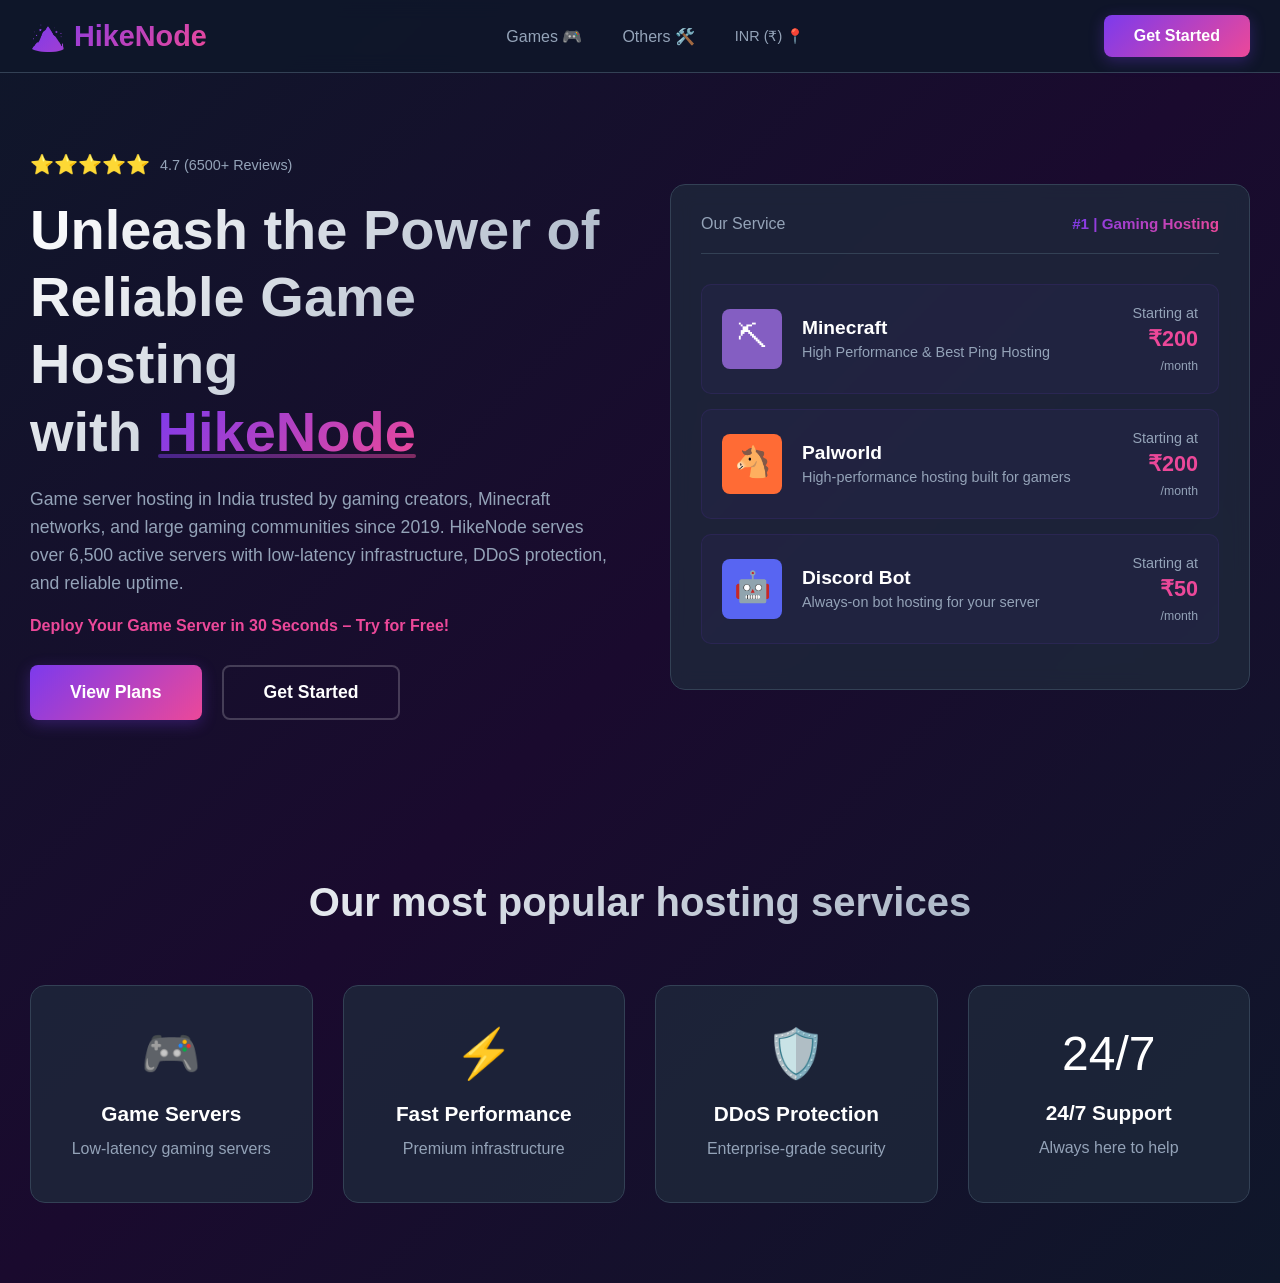
==== index.html @ d7376c34 "Add files via upload" ====
<!DOCTYPE html>
<html lang="en">
<head>
    <meta charset="UTF-8">
    <meta name="viewport" content="width=device-width, initial-scale=1.0">
    <title>HikeNode - Game Server Hosting</title>
    <link rel="stylesheet" href="styles.css">
</head>
<body>
    <!-- Navigation Bar -->
    <nav class="navbar">
        <div class="nav-container">
            <div class="logo">
                <span class="logo-text">🏔️ HikeNode</span>
            </div>
            
            <div class="nav-menu">
                <a href="games.html" class="nav-link">Games 🎮</a>
                <a href="discord-bot.html" class="nav-link">Others 🛠️</a>
                <a href="#" class="nav-link currency">INR (₹) 📍</a>
            </div>

            <button class="get-started-btn">Get Started</button>
        </div>
    </nav>

    <!-- Hero Section -->
    <section class="hero">
        <div class="hero-content">
            <div class="rating">
                <span class="stars">⭐⭐⭐⭐⭐</span>
                <span class="review-text">4.7 (6500+ Reviews)</span>
            </div>

            <h1 class="hero-title">
                Unleash the Power of
                <br>
                Reliable Game Hosting
                <br>
                with <span class="highlight">HikeNode</span>
            </h1>

            <p class="hero-description">
                Game server hosting in India trusted by gaming creators, Minecraft networks, and large gaming communities since 2019. HikeNode serves over 6,500 active servers with low-latency infrastructure, DDoS protection, and reliable uptime.
            </p>

            <p class="deploy-text">Deploy Your Game Server in 30 Seconds – Try for Free!</p>

            <div class="hero-buttons">
                <button class="btn btn-primary">View Plans</button>
                <button class="btn btn-secondary">Get Started</button>
            </div>
        </div>

        <div class="hero-right">
            <div class="service-card">
                <div class="service-header">
                    <span class="service-title">Our Service</span>
                    <span class="service-number">#1 | Gaming Hosting</span>
                </div>

                <div class="service-item">
                    <img src="data:image/svg+xml,%3Csvg xmlns='http://www.w3.org/2000/svg' viewBox='0 0 64 64'%3E%3Crect fill='%23845EC2' width='64' height='64'/%3E%3Ctext x='32' y='40' font-size='32' text-anchor='middle' fill='white' font-family='Arial'%3E⛏%3C/text%3E%3C/svg%3E" alt="Minecraft">
                    <div class="service-info">
                        <h3>Minecraft</h3>
                        <p>High Performance & Best Ping Hosting</p>
                    </div>
                    <div class="service-price">Starting at<br><strong>₹200</strong><span>/month</span></div>
                </div>

                <div class="service-item">
                    <img src="data:image/svg+xml,%3Csvg xmlns='http://www.w3.org/2000/svg' viewBox='0 0 64 64'%3E%3Crect fill='%23FF6B35' width='64' height='64'/%3E%3Ctext x='32' y='40' font-size='32' text-anchor='middle' fill='white' font-family='Arial'%3E🐴%3C/text%3E%3C/svg%3E" alt="Palworld">
                    <div class="service-info">
                        <h3>Palworld</h3>
                        <p>High-performance hosting built for gamers</p>
                    </div>
                    <div class="service-price">Starting at<br><strong>₹200</strong><span>/month</span></div>
                </div>

                <div class="service-item">
                    <img src="data:image/svg+xml,%3Csvg xmlns='http://www.w3.org/2000/svg' viewBox='0 0 64 64'%3E%3Crect fill='%235865F2' width='64' height='64'/%3E%3Ctext x='32' y='40' font-size='32' text-anchor='middle' fill='white' font-family='Arial'%3E🤖%3C/text%3E%3C/svg%3E" alt="Discord Bot">
                    <div class="service-info">
                        <h3>Discord Bot</h3>
                        <p>Always-on bot hosting for your server</p>
                    </div>
                    <div class="service-price">Starting at<br><strong>₹50</strong><span>/month</span></div>
                </div>
            </div>
        </div>
    </section>

    <!-- Features Section -->
    <section class="features">
        <h2>Our most popular hosting services</h2>
        <div class="features-grid">
            <div class="feature-card">
                <div class="feature-img">🎮</div>
                <h3>Game Servers</h3>
                <p>Low-latency gaming servers</p>
            </div>
            <div class="feature-card">
                <div class="feature-img">⚡</div>
                <h3>Fast Performance</h3>
                <p>Premium infrastructure</p>
            </div>
            <div class="feature-card">
                <div class="feature-img">🛡️</div>
                <h3>DDoS Protection</h3>
                <p>Enterprise-grade security</p>
            </div>
            <div class="feature-card">
                <div class="feature-img">24/7</div>
                <h3>24/7 Support</h3>
                <p>Always here to help</p>
            </div>
        </div>
    </section>

    <script>
        document.querySelectorAll('.hero-buttons .btn').forEach(btn => {
            btn.addEventListener('click', function() {
                window.location.href = 'games.html';
            });
        });
    </script>
</body>
</html>
---- styles.css ----
* {
    margin: 0;
    padding: 0;
    box-sizing: border-box;
}

:root {
    --primary-color: #7c3aed;
    --secondary-color: #ec4899;
    --accent-color: #06b6d4;
    --dark-bg: #0f172a;
    --card-bg: #1e293b;
    --text-primary: #ffffff;
    --text-secondary: #94a3b8;
    --border-color: #334155;
}

body {
    background: linear-gradient(135deg, #0f172a 0%, #1a0a2e 50%, #0f172a 100%);
    color: var(--text-primary);
    font-family: -apple-system, BlinkMacSystemFont, 'Segoe UI', Roboto, Oxygen, Ubuntu, Cantarell, sans-serif;
    min-height: 100vh;
}

/* ============ NAVBAR ============ */
.navbar {
    background: rgba(15, 23, 42, 0.95);
    backdrop-filter: blur(10px);
    border-bottom: 1px solid var(--border-color);
    padding: 15px 0;
    position: sticky;
    top: 0;
    z-index: 100;
    animation: slideDown 0.5s ease-out;
}

@keyframes slideDown {
    from {
        transform: translateY(-100%);
        opacity: 0;
    }
    to {
        transform: translateY(0);
        opacity: 1;
    }
}

.nav-container {
    max-width: 1400px;
    margin: 0 auto;
    padding: 0 30px;
    display: flex;
    justify-content: space-between;
    align-items: center;
}

.logo {
    font-size: 1.8em;
    font-weight: bold;
    background: linear-gradient(135deg, #7c3aed, #ec4899);
    -webkit-background-clip: text;
    -webkit-text-fill-color: transparent;
    background-clip: text;
}

.logo-link {
    text-decoration: none;
    color: inherit;
}

.nav-menu {
    display: flex;
    gap: 40px;
    align-items: center;
}

.nav-link {
    color: var(--text-secondary);
    text-decoration: none;
    transition: all 0.3s ease;
    font-size: 1em;
    position: relative;
}

.nav-link:hover,
.nav-link.active {
    color: var(--text-primary);
    text-shadow: 0 0 10px rgba(124, 58, 237, 0.5);
}

.nav-link.active::after {
    content: '';
    position: absolute;
    bottom: -5px;
    left: 0;
    width: 100%;
    height: 2px;
    background: linear-gradient(135deg, #7c3aed, #ec4899);
    animation: expandWidth 0.3s ease;
}

@keyframes expandWidth {
    from {
        width: 0;
    }
    to {
        width: 100%;
    }
}

.currency {
    font-size: 0.9em;
}

.get-started-btn {
    background: linear-gradient(135deg, #7c3aed, #ec4899);
    color: white;
    border: none;
    padding: 12px 30px;
    border-radius: 8px;
    font-size: 1em;
    font-weight: 600;
    cursor: pointer;
    transition: all 0.3s ease;
    box-shadow: 0 4px 15px rgba(124, 58, 237, 0.3);
}

.get-started-btn:hover {
    transform: translateY(-2px);
    box-shadow: 0 8px 25px rgba(124, 58, 237, 0.5);
}

/* ============ HERO SECTION ============ */
.hero {
    max-width: 1400px;
    margin: 0 auto;
    padding: 80px 30px;
    display: grid;
    grid-template-columns: 1fr 1fr;
    gap: 60px;
    align-items: center;
    animation: fadeInUp 0.8s ease-out;
}

@keyframes fadeInUp {
    from {
        opacity: 0;
        transform: translateY(30px);
    }
    to {
        opacity: 1;
        transform: translateY(0);
    }
}

.hero-content {
    z-index: 2;
}

.rating {
    display: flex;
    align-items: center;
    gap: 10px;
    margin-bottom: 20px;
}

.stars {
    font-size: 1.2em;
}

.review-text {
    color: var(--text-secondary);
    font-size: 0.9em;
}

.hero-title {
    font-size: 3.5em;
    font-weight: 900;
    line-height: 1.2;
    margin-bottom: 20px;
    background: linear-gradient(135deg, #ffffff, #94a3b8);
    -webkit-background-clip: text;
    -webkit-text-fill-color: transparent;
    background-clip: text;
}

.hero-title .highlight {
    background: linear-gradient(135deg, #7c3aed, #ec4899);
    -webkit-background-clip: text;
    -webkit-text-fill-color: transparent;
    background-clip: text;
    position: relative;
}

.hero-title .highlight::after {
    content: '';
    position: absolute;
    bottom: 5px;
    left: 0;
    right: 0;
    height: 4px;
    background: linear-gradient(135deg, #7c3aed, #ec4899);
    opacity: 0.5;
    border-radius: 2px;
}

.hero-description {
    font-size: 1.1em;
    color: var(--text-secondary);
    line-height: 1.6;
    margin-bottom: 20px;
}

.deploy-text {
    color: #ec4899;
    font-weight: 600;
    margin-bottom: 30px;
    animation: pulse 2s ease-in-out infinite;
}

@keyframes pulse {
    0%, 100% {
        opacity: 1;
    }
    50% {
        opacity: 0.7;
    }
}

.hero-buttons {
    display: flex;
    gap: 20px;
}

.btn {
    padding: 15px 40px;
    border-radius: 8px;
    font-size: 1.1em;
    font-weight: 600;
    border: none;
    cursor: pointer;
    transition: all 0.3s ease;
}

.btn-primary {
    background: linear-gradient(135deg, #7c3aed, #ec4899);
    color: white;
    box-shadow: 0 4px 15px rgba(124, 58, 237, 0.3);
}

.btn-primary:hover {
    transform: translateY(-2px);
    box-shadow: 0 8px 25px rgba(124, 58, 237, 0.5);
}

.btn-secondary {
    background: transparent;
    color: white;
    border: 2px solid rgba(255, 255, 255, 0.2);
}

.btn-secondary:hover {
    border-color: #7c3aed;
    background: rgba(124, 58, 237, 0.1);
}

/* ============ HERO RIGHT ============ */
.hero-right {
    position: relative;
}

.service-card {
    background: rgba(30, 41, 59, 0.8);
    backdrop-filter: blur(10px);
    border: 1px solid var(--border-color);
    border-radius: 15px;
    padding: 30px;
    animation: slideInRight 0.8s ease-out;
}

@keyframes slideInRight {
    from {
        opacity: 0;
        transform: translateX(50px);
    }
    to {
        opacity: 1;
        transform: translateX(0);
    }
}

.service-header {
    display: flex;
    justify-content: space-between;
    align-items: center;
    margin-bottom: 30px;
    padding-bottom: 20px;
    border-bottom: 1px solid var(--border-color);
}

.service-title {
    font-size: 1em;
    color: var(--text-secondary);
}

.service-number {
    background: linear-gradient(135deg, #7c3aed, #ec4899);
    -webkit-background-clip: text;
    -webkit-text-fill-color: transparent;
    background-clip: text;
    font-weight: 600;
    font-size: 0.95em;
}

.service-item {
    display: grid;
    grid-template-columns: 60px 1fr auto;
    gap: 20px;
    align-items: center;
    padding: 20px;
    background: rgba(124, 58, 237, 0.05);
    border-radius: 10px;
    margin-bottom: 15px;
    border: 1px solid rgba(124, 58, 237, 0.1);
    transition: all 0.3s ease;
}

.service-item:hover {
    background: rgba(124, 58, 237, 0.1);
    transform: translateX(5px);
}

.service-item img {
    width: 60px;
    height: 60px;
    border-radius: 8px;
}

.service-info h3 {
    font-size: 1.2em;
    margin-bottom: 5px;
}

.service-info p {
    color: var(--text-secondary);
    font-size: 0.9em;
}

.service-price {
    text-align: right;
    font-size: 0.9em;
    color: var(--text-secondary);
}

.service-price strong {
    display: block;
    font-size: 1.5em;
    color: #ec4899;
    margin: 5px 0;
}

.service-price span {
    font-size: 0.85em;
}

/* ============ FEATURES SECTION ============ */
.features {
    max-width: 1400px;
    margin: 0 auto;
    padding: 80px 30px;
    text-align: center;
}

.features h2,
.features-section h2 {
    font-size: 2.5em;
    margin-bottom: 60px;
    background: linear-gradient(135deg, #ffffff, #94a3b8);
    -webkit-background-clip: text;
    -webkit-text-fill-color: transparent;
    background-clip: text;
}

.features-grid {
    display: grid;
    grid-template-columns: repeat(auto-fit, minmax(250px, 1fr));
    gap: 30px;
}

.feature-card {
    background: rgba(30, 41, 59, 0.8);
    border: 1px solid var(--border-color);
    padding: 40px 30px;
    border-radius: 15px;
    transition: all 0.3s ease;
    animation: fadeInUp 0.8s ease-out;
    animation-fill-mode: both;
}

.feature-card:nth-child(1) { animation-delay: 0.1s; }
.feature-card:nth-child(2) { animation-delay: 0.2s; }
.feature-card:nth-child(3) { animation-delay: 0.3s; }
.feature-card:nth-child(4) { animation-delay: 0.4s; }

.feature-card:hover {
    background: rgba(124, 58, 237, 0.1);
    border-color: #7c3aed;
    transform: translateY(-10px);
    box-shadow: 0 10px 30px rgba(124, 58, 237, 0.2);
}

.feature-img {
    font-size: 3em;
    margin-bottom: 20px;
}

.feature-card h3 {
    font-size: 1.3em;
    margin-bottom: 10px;
    color: var(--text-primary);
}

.feature-card p {
    color: var(--text-secondary);
    line-height: 1.6;
}

/* ============ PAGE HEADER ============ */
.page-header {
    text-align: center;
    padding: 80px 30px 40px;
    max-width: 1400px;
    margin: 0 auto;
}

.page-header h1 {
    font-size: 3em;
    margin-bottom: 15px;
    background: linear-gradient(135deg, #7c3aed, #ec4899);
    -webkit-background-clip: text;
    -webkit-text-fill-color: transparent;
    background-clip: text;
}

.page-header p {
    font-size: 1.2em;
    color: var(--text-secondary);
}

/* ============ GAME SECTION ============ */
.game-section {
    max-width: 1400px;
    margin: 0 auto;
    padding: 60px 30px;
}

.game-title {
    text-align: center;
    margin-bottom: 50px;
}

.game-title h2 {
    font-size: 2.5em;
    margin-bottom: 10px;
    background: linear-gradient(135deg, #ffffff, #94a3b8);
    -webkit-background-clip: text;
    -webkit-text-fill-color: transparent;
    background-clip: text;
}

.game-title p {
    color: var(--text-secondary);
    font-size: 1.1em;
}

/* ============ PLANS GRID ============ */
.plans-grid {
    display: grid;
    grid-template-columns: repeat(auto-fit, minmax(280px, 1fr));
    gap: 30px;
    margin-bottom: 80px;
}

.plan-card {
    background: rgba(30, 41, 59, 0.8);
    border: 2px solid var(--border-color);
    border-radius: 15px;
    padding: 30px;
    position: relative;
    transition: all 0.3s ease;
    animation: cardSlideIn 0.6s ease-out;
    animation-fill-mode: both;
}

.plan-card:nth-child(1) { animation-delay: 0.1s; }
.plan-card:nth-child(2) { animation-delay: 0.2s; }
.plan-card:nth-child(3) { animation-delay: 0.3s; }
.plan-card:nth-child(4) { animation-delay: 0.4s; }
.plan-card:nth-child(5) { animation-delay: 0.5s; }

@keyframes cardSlideIn {
    from {
        opacity: 0;
        transform: translateY(20px);
    }
    to {
        opacity: 1;
        transform: translateY(0);
    }
}

.plan-card:hover {
    border-color: #7c3aed;
    background: rgba(124, 58, 237, 0.1);
    transform: translateY(-10px);
    box-shadow: 0 20px 50px rgba(124, 58, 237, 0.2);
}

.plan-card.popular {
    border-color: #ec4899;
    background: rgba(236, 72, 153, 0.1);
    transform: scale(1.05);
}

.plan-card.popular:hover {
    border-color: #ec4899;
    box-shadow: 0 20px 50px rgba(236, 72, 153, 0.3);
}

.popular-badge {
    position: absolute;
    top: -15px;
    left: 50%;
    transform: translateX(-50%);
    background: linear-gradient(135deg, #7c3aed, #ec4899);
    color: white;
    padding: 5px 20px;
    border-radius: 20px;
    font-size: 0.85em;
    font-weight: 600;
}

.plan-header {
    margin-bottom: 25px;
}

.plan-header h3 {
    font-size: 1.5em;
    margin-bottom: 10px;
    color: var(--text-primary);
}

.price {
    font-size: 2.5em;
    font-weight: bold;
    color: #ec4899;
}

.price span {
    font-size: 0.5em;
    color: var(--text-secondary);
}

.plan-specs {
    background: rgba(0, 0, 0, 0.2);
    border-radius: 10px;
    padding: 20px;
    margin-bottom: 25px;
}

.spec {
    padding: 10px 0;
    color: var(--text-secondary);
    font-size: 0.95em;
    border-bottom: 1px solid rgba(255, 255, 255, 0.05);
}

.spec:last-child {
    border-bottom: none;
}

.plan-btn {
    width: 100%;
    padding: 15px;
    background: linear-gradient(135deg, #7c3aed, #ec4899);
    color: white;
    border: none;
    border-radius: 8px;
    font-size: 1.1em;
    font-weight: 600;
    cursor: pointer;
    transition: all 0.3s ease;
    box-shadow: 0 4px 15px rgba(124, 58, 237, 0.3);
}

.plan-btn:hover {
    transform: translateY(-2px);
    box-shadow: 0 8px 25px rgba(124, 58, 237, 0.5);
}

/* ============ FEATURES SECTION (For Bot Page) ============ */
.features-section {
    max-width: 1400px;
    margin: 0 auto;
    padding: 80px 30px;
}

.features-list {
    display: grid;
    grid-template-columns: repeat(auto-fit, minmax(300px, 1fr));
    gap: 40px;
}

.feature-item {
    background: rgba(124, 58, 237, 0.05);
    border: 1px solid rgba(124, 58, 237, 0.2);
    padding: 30px;
    border-radius: 15px;
    transition: all 0.3s ease;
}

.feature-item:hover {
    background: rgba(124, 58, 237, 0.1);
    border-color: #7c3aed;
    transform: translateY(-5px);
}

.feature-item h3 {
    font-size: 1.3em;
    margin-bottom: 10px;
    color: var(--text-primary);
}

.feature-item p {
    color: var(--text-secondary);
    line-height: 1.6;
}

/* ============ CTA SECTION ============ */
.cta-section {
    text-align: center;
    max-width: 1400px;
    margin: 0 auto;
    padding: 80px 30px;
}

.cta-section h2 {
    font-size: 2.5em;
    margin-bottom: 15px;
    background: linear-gradient(135deg, #7c3aed, #ec4899);
    -webkit-background-clip: text;
    -webkit-text-fill-color: transparent;
    background-clip: text;
}

.cta-section p {
    color: var(--text-secondary);
    font-size: 1.1em;
    margin-bottom: 40px;
}

.cta-buttons {
    display: flex;
    gap: 20px;
    justify-content: center;
}

.cta-btn {
    padding: 15px 40px;
    border-radius: 8px;
    font-size: 1.1em;
    font-weight: 600;
    border: none;
    cursor: pointer;
    transition: all 0.3s ease;
}

.cta-btn.primary {
    background: linear-gradient(135deg, #7c3aed, #ec4899);
    color: white;
    box-shadow: 0 4px 15px rgba(124, 58, 237, 0.3);
}

.cta-btn.primary:hover {
    transform: translateY(-2px);
    box-shadow: 0 8px 25px rgba(124, 58, 237, 0.5);
}

.cta-btn.secondary {
    background: transparent;
    color: white;
    border: 2px solid #7c3aed;
}

.cta-btn.secondary:hover {
    background: rgba(124, 58, 237, 0.1);
    border-color: #ec4899;
}

/* ============ RESPONSIVE ============ */
@media (max-width: 768px) {
    .hero {
        grid-template-columns: 1fr;
        padding: 40px 20px;
    }

    .hero-title {
        font-size: 2.2em;
    }

    .nav-menu {
        gap: 20px;
    }

    .nav-link {
        font-size: 0.9em;
    }

    .page-header h1 {
        font-size: 2em;
    }

    .game-title h2 {
        font-size: 1.8em;
    }

    .plan-card.popular {
        transform: scale(1);
    }

    .hero-buttons {
        flex-direction: column;
    }

    .cta-buttons {
        flex-direction: column;
    }

    .plans-grid {
        grid-template-columns: 1fr;
    }

    .service-item {
        grid-template-columns: 1fr;
    }
}

@media (max-width: 480px) {
    .nav-container {
        padding: 0 15px;
    }

    .hero-title {
        font-size: 1.8em;
    }

    .page-header h1 {
        font-size: 1.5em;
    }

    .plan-card {
        padding: 20px;
    }

    .features h2,
    .features-section h2 {
        font-size: 1.8em;
    }

    .cta-section h2 {
        font-size: 1.8em;
    }
}

/* Smooth scrolling */
html {
    scroll-behavior: smooth;
}

/* Custom scrollbar */
::-webkit-scrollbar {
    width: 8px;
}

::-webkit-scrollbar-track {
    background: rgba(15, 23, 42, 0.8);
}

::-webkit-scrollbar-thumb {
    background: linear-gradient(135deg, #7c3aed, #ec4899);
    border-radius: 4px;
}

::-webkit-scrollbar-thumb:hover {
    background: linear-gradient(135deg, #ec4899, #7c3aed);
}
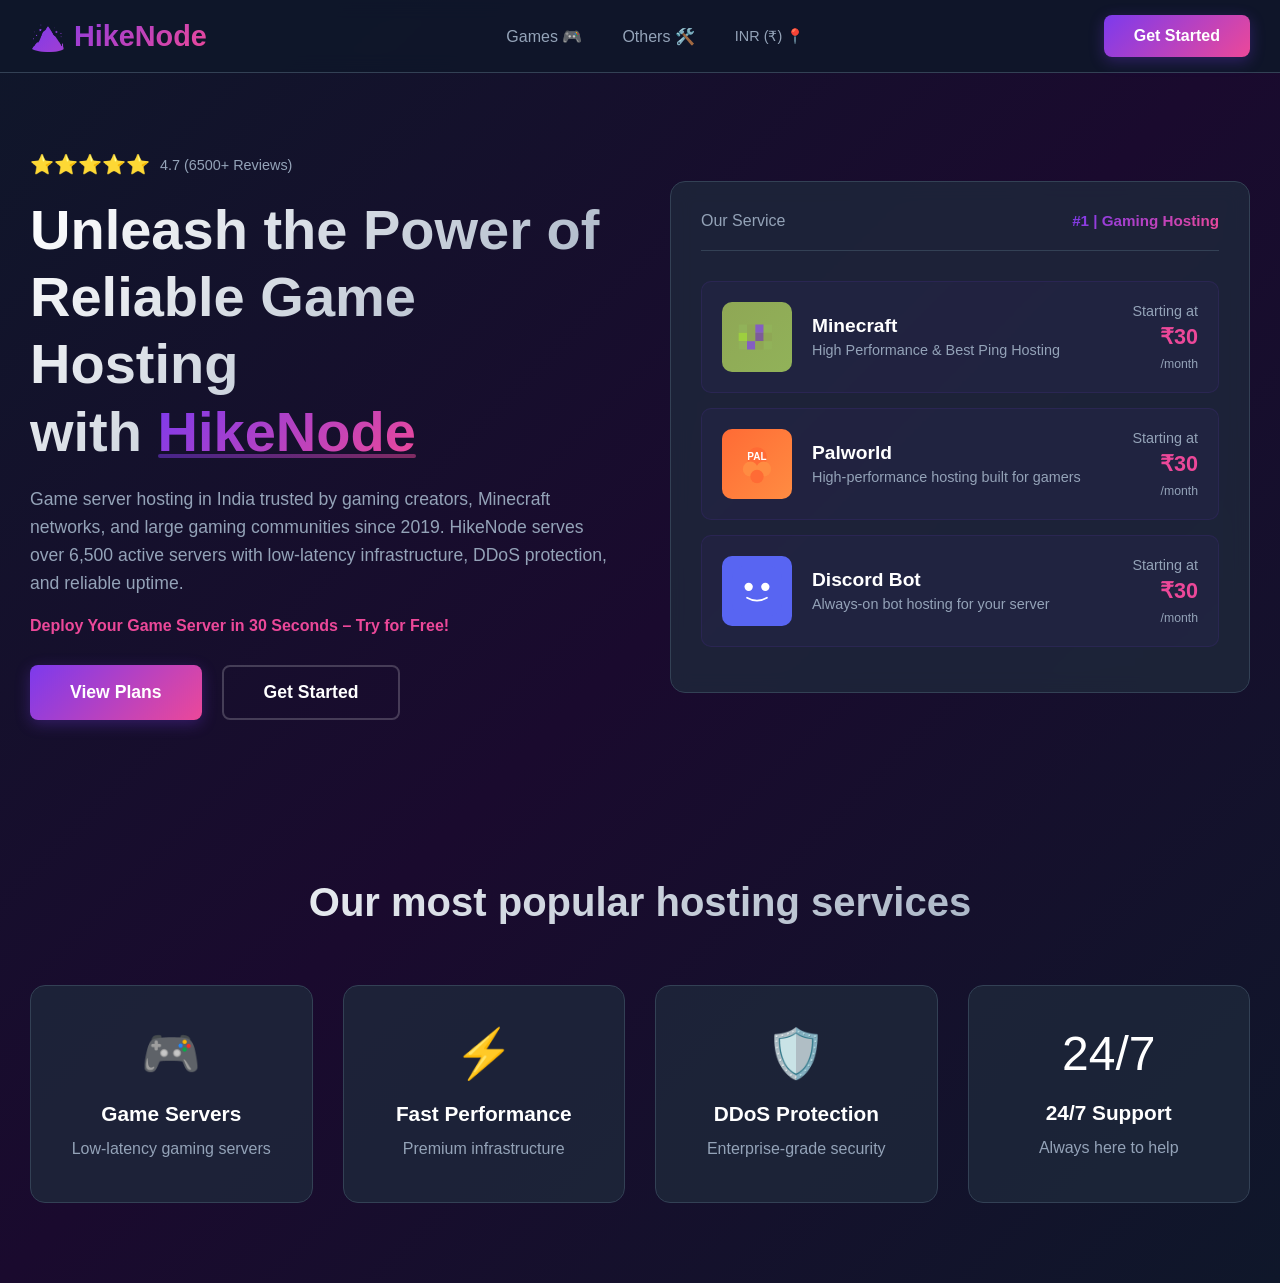
==== commit a117e0c3: "new1" ====
--- a/index.html
+++ b/index.html
@@ -60,30 +60,60 @@
                 </div>
 
                 <div class="service-item">
-                    <img src="data:image/svg+xml,%3Csvg xmlns='http://www.w3.org/2000/svg' viewBox='0 0 64 64'%3E%3Crect fill='%23845EC2' width='64' height='64'/%3E%3Ctext x='32' y='40' font-size='32' text-anchor='middle' fill='white' font-family='Arial'%3E⛏%3C/text%3E%3C/svg%3E" alt="Minecraft">
+                    <div class="minecraft-logo">
+                        <svg width="60" height="60" viewBox="0 0 60 60" xmlns="http://www.w3.org/2000/svg">
+                            <rect x="8" y="15" width="10" height="10" fill="#91b259"/>
+                            <rect x="18" y="15" width="10" height="10" fill="#8fa755"/>
+                            <rect x="28" y="15" width="10" height="10" fill="#845ec2"/>
+                            <rect x="38" y="15" width="10" height="10" fill="#91b259"/>
+                            <rect x="8" y="25" width="10" height="10" fill="#9dcf3f"/>
+                            <rect x="18" y="25" width="10" height="10" fill="#8fa755"/>
+                            <rect x="28" y="25" width="10" height="10" fill="#7d5c99"/>
+                            <rect x="38" y="25" width="10" height="10" fill="#8fa755"/>
+                            <rect x="8" y="35" width="10" height="10" fill="#91b259"/>
+                            <rect x="18" y="35" width="10" height="10" fill="#845ec2"/>
+                            <rect x="28" y="35" width="10" height="10" fill="#8fa755"/>
+                            <rect x="38" y="35" width="10" height="10" fill="#91b259"/>
+                        </svg>
+                    </div>
                     <div class="service-info">
                         <h3>Minecraft</h3>
                         <p>High Performance & Best Ping Hosting</p>
                     </div>
-                    <div class="service-price">Starting at<br><strong>₹200</strong><span>/month</span></div>
+                    <div class="service-price">Starting at<br><strong>₹30</strong><span>/month</span></div>
                 </div>
 
                 <div class="service-item">
-                    <img src="data:image/svg+xml,%3Csvg xmlns='http://www.w3.org/2000/svg' viewBox='0 0 64 64'%3E%3Crect fill='%23FF6B35' width='64' height='64'/%3E%3Ctext x='32' y='40' font-size='32' text-anchor='middle' fill='white' font-family='Arial'%3E🐴%3C/text%3E%3C/svg%3E" alt="Palworld">
+                    <div class="palworld-logo">
+                        <svg width="60" height="60" viewBox="0 0 60 60" xmlns="http://www.w3.org/2000/svg">
+                            <circle cx="30" cy="22" r="12" fill="#ff6b35"/>
+                            <circle cx="22" cy="36" r="9" fill="#ff8c42"/>
+                            <circle cx="38" cy="36" r="9" fill="#ff8c42"/>
+                            <circle cx="30" cy="45" r="8" fill="#ff6b35"/>
+                            <text x="30" y="25" text-anchor="middle" font-size="12" font-weight="bold" fill="white">PAL</text>
+                        </svg>
+                    </div>
                     <div class="service-info">
                         <h3>Palworld</h3>
                         <p>High-performance hosting built for gamers</p>
                     </div>
-                    <div class="service-price">Starting at<br><strong>₹200</strong><span>/month</span></div>
+                    <div class="service-price">Starting at<br><strong>₹30</strong><span>/month</span></div>
                 </div>
 
                 <div class="service-item">
-                    <img src="data:image/svg+xml,%3Csvg xmlns='http://www.w3.org/2000/svg' viewBox='0 0 64 64'%3E%3Crect fill='%235865F2' width='64' height='64'/%3E%3Ctext x='32' y='40' font-size='32' text-anchor='middle' fill='white' font-family='Arial'%3E🤖%3C/text%3E%3C/svg%3E" alt="Discord Bot">
+                    <div class="discord-logo">
+                        <svg width="60" height="60" viewBox="0 0 60 60" xmlns="http://www.w3.org/2000/svg">
+                            <rect width="60" height="60" rx="15" fill="#5865f2"/>
+                            <circle cx="20" cy="25" r="5" fill="white"/>
+                            <circle cx="40" cy="25" r="5" fill="white"/>
+                            <path d="M 18 38 Q 30 45 42 38" stroke="white" stroke-width="2" fill="none" stroke-linecap="round"/>
+                        </svg>
+                    </div>
                     <div class="service-info">
                         <h3>Discord Bot</h3>
                         <p>Always-on bot hosting for your server</p>
                     </div>
-                    <div class="service-price">Starting at<br><strong>₹50</strong><span>/month</span></div>
+                    <div class="service-price">Starting at<br><strong>₹30</strong><span>/month</span></div>
                 </div>
             </div>
         </div>
--- a/styles.css
+++ b/styles.css
@@ -314,7 +314,7 @@
 
 .service-item {
     display: grid;
-    grid-template-columns: 60px 1fr auto;
+    grid-template-columns: 70px 1fr auto;
     gap: 20px;
     align-items: center;
     padding: 20px;
@@ -334,6 +334,44 @@
     width: 60px;
     height: 60px;
     border-radius: 8px;
+}
+
+.minecraft-logo,
+.palworld-logo,
+.discord-logo {
+    width: 70px;
+    height: 70px;
+    display: flex;
+    align-items: center;
+    justify-content: center;
+    border-radius: 10px;
+}
+
+.minecraft-logo {
+    background: linear-gradient(135deg, #8fa755, #91b259);
+}
+
+.minecraft-logo svg {
+    width: 50px;
+    height: 50px;
+}
+
+.palworld-logo {
+    background: linear-gradient(135deg, #ff6b35, #ff8c42);
+}
+
+.palworld-logo svg {
+    width: 50px;
+    height: 50px;
+}
+
+.discord-logo {
+    background: #5865f2;
+}
+
+.discord-logo svg {
+    width: 50px;
+    height: 50px;
 }
 
 .service-info h3 {
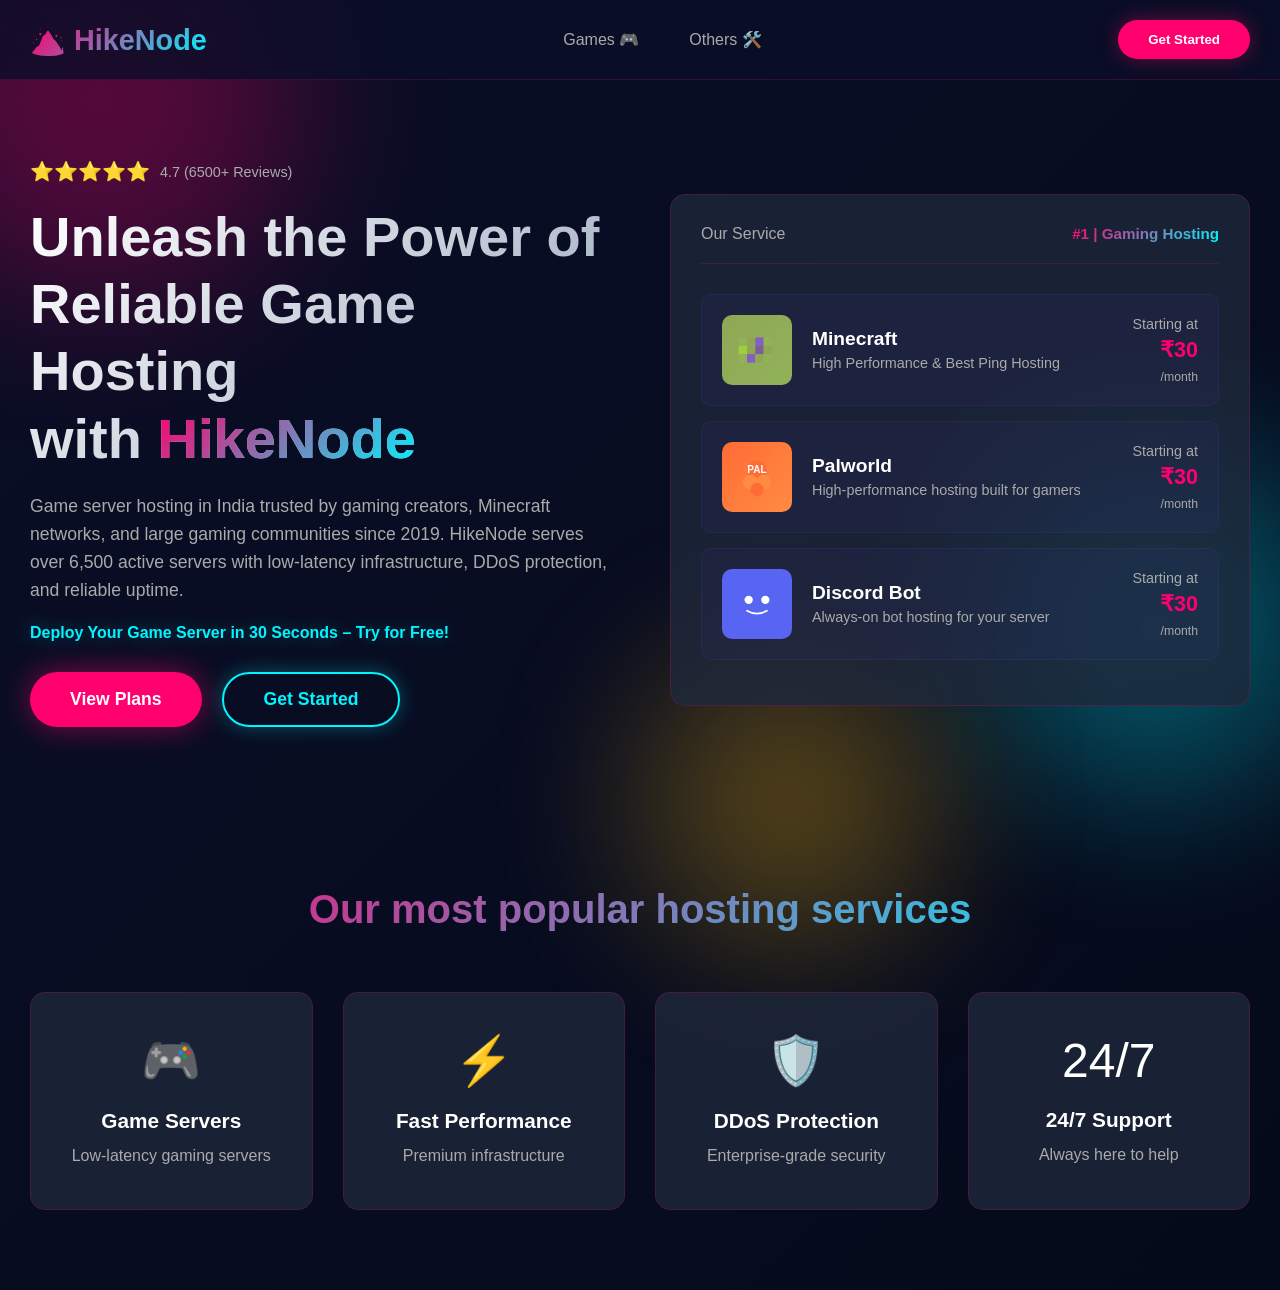
==== commit 6ff1724a: "Add files via upload" ====
--- a/index.html
+++ b/index.html
@@ -7,6 +7,13 @@
     <link rel="stylesheet" href="styles.css">
 </head>
 <body>
+    <!-- Animated Background -->
+    <div class="animated-bg">
+        <div class="blob blob-1"></div>
+        <div class="blob blob-2"></div>
+        <div class="blob blob-3"></div>
+    </div>
+
     <!-- Navigation Bar -->
     <nav class="navbar">
         <div class="nav-container">
@@ -17,7 +24,6 @@
             <div class="nav-menu">
                 <a href="games.html" class="nav-link">Games 🎮</a>
                 <a href="discord-bot.html" class="nav-link">Others 🛠️</a>
-                <a href="#" class="nav-link currency">INR (₹) 📍</a>
             </div>
 
             <button class="get-started-btn">Get Started</button>
@@ -27,24 +33,22 @@
     <!-- Hero Section -->
     <section class="hero">
         <div class="hero-content">
-            <div class="rating">
+            <div class="rating animated">
                 <span class="stars">⭐⭐⭐⭐⭐</span>
                 <span class="review-text">4.7 (6500+ Reviews)</span>
             </div>
 
-            <h1 class="hero-title">
-                Unleash the Power of
-                <br>
-                Reliable Game Hosting
-                <br>
+            <h1 class="hero-title glitch" data-text="Unleash the Power of Reliable Game Hosting with HikeNode">
+                Unleash the Power of<br>
+                Reliable Game Hosting<br>
                 with <span class="highlight">HikeNode</span>
             </h1>
 
-            <p class="hero-description">
+            <p class="hero-description fadeIn">
                 Game server hosting in India trusted by gaming creators, Minecraft networks, and large gaming communities since 2019. HikeNode serves over 6,500 active servers with low-latency infrastructure, DDoS protection, and reliable uptime.
             </p>
 
-            <p class="deploy-text">Deploy Your Game Server in 30 Seconds – Try for Free!</p>
+            <p class="deploy-text pulse">Deploy Your Game Server in 30 Seconds – Try for Free!</p>
 
             <div class="hero-buttons">
                 <button class="btn btn-primary">View Plans</button>
@@ -61,7 +65,7 @@
 
                 <div class="service-item">
                     <div class="minecraft-logo">
-                        <svg width="60" height="60" viewBox="0 0 60 60" xmlns="http://www.w3.org/2000/svg">
+                        <svg width="50" height="50" viewBox="0 0 60 60" xmlns="http://www.w3.org/2000/svg">
                             <rect x="8" y="15" width="10" height="10" fill="#91b259"/>
                             <rect x="18" y="15" width="10" height="10" fill="#8fa755"/>
                             <rect x="28" y="15" width="10" height="10" fill="#845ec2"/>
@@ -85,7 +89,7 @@
 
                 <div class="service-item">
                     <div class="palworld-logo">
-                        <svg width="60" height="60" viewBox="0 0 60 60" xmlns="http://www.w3.org/2000/svg">
+                        <svg width="50" height="50" viewBox="0 0 60 60" xmlns="http://www.w3.org/2000/svg">
                             <circle cx="30" cy="22" r="12" fill="#ff6b35"/>
                             <circle cx="22" cy="36" r="9" fill="#ff8c42"/>
                             <circle cx="38" cy="36" r="9" fill="#ff8c42"/>
@@ -102,7 +106,7 @@
 
                 <div class="service-item">
                     <div class="discord-logo">
-                        <svg width="60" height="60" viewBox="0 0 60 60" xmlns="http://www.w3.org/2000/svg">
+                        <svg width="50" height="50" viewBox="0 0 60 60" xmlns="http://www.w3.org/2000/svg">
                             <rect width="60" height="60" rx="15" fill="#5865f2"/>
                             <circle cx="20" cy="25" r="5" fill="white"/>
                             <circle cx="40" cy="25" r="5" fill="white"/>
@@ -121,7 +125,7 @@
 
     <!-- Features Section -->
     <section class="features">
-        <h2>Our most popular hosting services</h2>
+        <h2 class="section-title">Our most popular hosting services</h2>
         <div class="features-grid">
             <div class="feature-card">
                 <div class="feature-img">🎮</div>
@@ -152,6 +156,18 @@
                 window.location.href = 'games.html';
             });
         });
+
+        // Parallax effect
+        document.addEventListener('mousemove', (e) => {
+            const blobs = document.querySelectorAll('.blob');
+            const x = e.clientX / window.innerWidth;
+            const y = e.clientY / window.innerHeight;
+
+            blobs.forEach((blob, index) => {
+                const move = (index + 1) * 20;
+                blob.style.transform = `translate(${x * move}px, ${y * move}px)`;
+            });
+        });
     </script>
 </body>
 </html>
--- a/styles.css
+++ b/styles.css
@@ -5,33 +5,93 @@
 }
 
 :root {
-    --primary-color: #7c3aed;
-    --secondary-color: #ec4899;
-    --accent-color: #06b6d4;
-    --dark-bg: #0f172a;
-    --card-bg: #1e293b;
-    --text-primary: #ffffff;
-    --text-secondary: #94a3b8;
-    --border-color: #334155;
+    --primary: #ff006e;
+    --secondary: #00f5ff;
+    --tertiary: #ffbe0b;
+    --dark: #0a0e27;
+    --darker: #050a1a;
+}
+
+html {
+    scroll-behavior: smooth;
 }
 
 body {
-    background: linear-gradient(135deg, #0f172a 0%, #1a0a2e 50%, #0f172a 100%);
-    color: var(--text-primary);
-    font-family: -apple-system, BlinkMacSystemFont, 'Segoe UI', Roboto, Oxygen, Ubuntu, Cantarell, sans-serif;
-    min-height: 100vh;
+    background: linear-gradient(135deg, var(--dark) 0%, var(--darker) 100%);
+    color: #fff;
+    font-family: 'Segoe UI', Tahoma, Geneva, Verdana, sans-serif;
+    overflow-x: hidden;
+    position: relative;
+}
+
+/* ============ ANIMATED BACKGROUND ============ */
+.animated-bg {
+    position: fixed;
+    top: 0;
+    left: 0;
+    width: 100%;
+    height: 100%;
+    z-index: 0;
+    pointer-events: none;
+}
+
+.blob {
+    position: absolute;
+    filter: blur(80px);
+    opacity: 0.3;
+    animation: float 20s ease-in-out infinite;
+    border-radius: 50%;
+}
+
+.blob-1 {
+    width: 400px;
+    height: 400px;
+    background: linear-gradient(135deg, var(--primary), #ff006e);
+    top: -100px;
+    left: -100px;
+    animation-delay: 0s;
+}
+
+.blob-2 {
+    width: 350px;
+    height: 350px;
+    background: linear-gradient(135deg, var(--secondary), #00f5ff);
+    top: 50%;
+    right: -50px;
+    animation-delay: 5s;
+}
+
+.blob-3 {
+    width: 300px;
+    height: 300px;
+    background: linear-gradient(135deg, var(--tertiary), #ffbe0b);
+    bottom: -50px;
+    left: 50%;
+    animation-delay: 10s;
+}
+
+@keyframes float {
+    0%, 100% {
+        transform: translate(0, 0);
+    }
+    33% {
+        transform: translate(30px, -50px);
+    }
+    66% {
+        transform: translate(-30px, 50px);
+    }
 }
 
 /* ============ NAVBAR ============ */
 .navbar {
-    background: rgba(15, 23, 42, 0.95);
-    backdrop-filter: blur(10px);
-    border-bottom: 1px solid var(--border-color);
-    padding: 15px 0;
     position: sticky;
     top: 0;
     z-index: 100;
-    animation: slideDown 0.5s ease-out;
+    background: rgba(10, 14, 39, 0.8);
+    backdrop-filter: blur(20px);
+    border-bottom: 1px solid rgba(255, 0, 110, 0.2);
+    padding: 20px 0;
+    animation: slideDown 0.8s ease-out;
 }
 
 @keyframes slideDown {
@@ -54,98 +114,102 @@
     align-items: center;
 }
 
-.logo {
+.logo-text {
     font-size: 1.8em;
-    font-weight: bold;
-    background: linear-gradient(135deg, #7c3aed, #ec4899);
+    font-weight: 900;
+    background: linear-gradient(135deg, var(--primary), var(--secondary));
     -webkit-background-clip: text;
     -webkit-text-fill-color: transparent;
     background-clip: text;
+    transition: all 0.3s ease;
 }
 
 .logo-link {
+    font-size: 1.8em;
+    font-weight: 900;
+    background: linear-gradient(135deg, var(--primary), var(--secondary));
+    -webkit-background-clip: text;
+    -webkit-text-fill-color: transparent;
+    background-clip: text;
     text-decoration: none;
-    color: inherit;
+    transition: all 0.3s ease;
+}
+
+.logo-link:hover,
+.logo-text:hover {
+    filter: drop-shadow(0 0 20px var(--primary));
 }
 
 .nav-menu {
     display: flex;
-    gap: 40px;
+    gap: 50px;
     align-items: center;
 }
 
 .nav-link {
-    color: var(--text-secondary);
+    color: #aaa;
     text-decoration: none;
+    font-size: 1em;
     transition: all 0.3s ease;
-    font-size: 1em;
-    position: relative;
-}
-
-.nav-link:hover,
-.nav-link.active {
-    color: var(--text-primary);
-    text-shadow: 0 0 10px rgba(124, 58, 237, 0.5);
-}
-
-.nav-link.active::after {
+    position: relative;
+}
+
+.nav-link::after {
     content: '';
     position: absolute;
     bottom: -5px;
     left: 0;
+    width: 0;
+    height: 2px;
+    background: linear-gradient(135deg, var(--primary), var(--secondary));
+    transition: width 0.3s ease;
+}
+
+.nav-link:hover,
+.nav-link.active {
+    color: #fff;
+}
+
+.nav-link:hover::after,
+.nav-link.active::after {
     width: 100%;
-    height: 2px;
-    background: linear-gradient(135deg, #7c3aed, #ec4899);
-    animation: expandWidth 0.3s ease;
-}
-
-@keyframes expandWidth {
-    from {
-        width: 0;
-    }
-    to {
-        width: 100%;
-    }
-}
-
-.currency {
-    font-size: 0.9em;
 }
 
 .get-started-btn {
-    background: linear-gradient(135deg, #7c3aed, #ec4899);
+    background: linear-gradient(135deg, var(--primary), #ff006e);
     color: white;
     border: none;
     padding: 12px 30px;
-    border-radius: 8px;
-    font-size: 1em;
+    border-radius: 50px;
     font-weight: 600;
     cursor: pointer;
     transition: all 0.3s ease;
-    box-shadow: 0 4px 15px rgba(124, 58, 237, 0.3);
+    box-shadow: 0 0 20px rgba(255, 0, 110, 0.4);
 }
 
 .get-started-btn:hover {
-    transform: translateY(-2px);
-    box-shadow: 0 8px 25px rgba(124, 58, 237, 0.5);
+    transform: translateY(-3px);
+    box-shadow: 0 0 40px rgba(255, 0, 110, 0.8);
 }
 
 /* ============ HERO SECTION ============ */
 .hero {
-    max-width: 1400px;
-    margin: 0 auto;
-    padding: 80px 30px;
+    position: relative;
+    z-index: 1;
     display: grid;
     grid-template-columns: 1fr 1fr;
     gap: 60px;
     align-items: center;
-    animation: fadeInUp 0.8s ease-out;
+    max-width: 1400px;
+    margin: 0 auto;
+    padding: 80px 30px;
+    animation: fadeInUp 1s ease-out;
 }
 
 @keyframes fadeInUp {
     from {
         opacity: 0;
-        transform: translateY(30px);
+        transform: translateY(50px);
     }
     to {
         opacity: 1;
@@ -162,6 +226,22 @@
     align-items: center;
     gap: 10px;
     margin-bottom: 20px;
+    animation: slideInLeft 0.8s ease-out;
+}
+
+.rating.animated {
+    animation: slideInLeft 0.8s ease-out;
+}
+
+@keyframes slideInLeft {
+    from {
+        opacity: 0;
+        transform: translateX(-30px);
+    }
+    to {
+        opacity: 1;
+        transform: translateX(0);
+    }
 }
 
 .stars {
@@ -169,7 +249,7 @@
 }
 
 .review-text {
-    color: var(--text-secondary);
+    color: #aaa;
     font-size: 0.9em;
 }
 
@@ -182,40 +262,48 @@
     -webkit-background-clip: text;
     -webkit-text-fill-color: transparent;
     background-clip: text;
-}
-
-.hero-title .highlight {
-    background: linear-gradient(135deg, #7c3aed, #ec4899);
+    animation: glitch 3s ease-in-out infinite;
+}
+
+@keyframes glitch {
+    0%, 100% {
+        filter: drop-shadow(0 0 0px rgba(255, 0, 110, 0.3));
+    }
+    50% {
+        filter: drop-shadow(0 0 30px rgba(255, 0, 110, 0.8)) drop-shadow(0 0 50px rgba(0, 245, 255, 0.5));
+    }
+}
+
+.highlight {
+    background: linear-gradient(135deg, var(--primary), var(--secondary));
     -webkit-background-clip: text;
     -webkit-text-fill-color: transparent;
     background-clip: text;
-    position: relative;
-}
-
-.hero-title .highlight::after {
-    content: '';
-    position: absolute;
-    bottom: 5px;
-    left: 0;
-    right: 0;
-    height: 4px;
-    background: linear-gradient(135deg, #7c3aed, #ec4899);
-    opacity: 0.5;
-    border-radius: 2px;
 }
 
 .hero-description {
     font-size: 1.1em;
-    color: var(--text-secondary);
+    color: #aaa;
     line-height: 1.6;
     margin-bottom: 20px;
+    animation: fadeIn 1.2s ease-out 0.3s both;
+}
+
+@keyframes fadeIn {
+    from {
+        opacity: 0;
+    }
+    to {
+        opacity: 1;
+    }
 }
 
 .deploy-text {
-    color: #ec4899;
+    color: var(--secondary);
     font-weight: 600;
     margin-bottom: 30px;
     animation: pulse 2s ease-in-out infinite;
+    text-shadow: 0 0 20px rgba(0, 245, 255, 0.4);
 }
 
 @keyframes pulse {
@@ -230,49 +318,70 @@
 .hero-buttons {
     display: flex;
     gap: 20px;
+    animation: fadeInUp 1s ease-out 0.6s both;
 }
 
 .btn {
     padding: 15px 40px;
-    border-radius: 8px;
+    border-radius: 50px;
     font-size: 1.1em;
     font-weight: 600;
     border: none;
     cursor: pointer;
     transition: all 0.3s ease;
+    position: relative;
+    overflow: hidden;
+}
+
+.btn::before {
+    content: '';
+    position: absolute;
+    top: 0;
+    left: -100%;
+    width: 100%;
+    height: 100%;
+    background: rgba(255, 255, 255, 0.2);
+    transition: left 0.5s ease;
+}
+
+.btn:hover::before {
+    left: 100%;
 }
 
 .btn-primary {
-    background: linear-gradient(135deg, #7c3aed, #ec4899);
+    background: linear-gradient(135deg, var(--primary), #ff006e);
     color: white;
-    box-shadow: 0 4px 15px rgba(124, 58, 237, 0.3);
+    box-shadow: 0 0 30px rgba(255, 0, 110, 0.5);
 }
 
 .btn-primary:hover {
-    transform: translateY(-2px);
-    box-shadow: 0 8px 25px rgba(124, 58, 237, 0.5);
+    transform: translateY(-5px);
+    box-shadow: 0 0 50px rgba(255, 0, 110, 0.8);
 }
 
 .btn-secondary {
     background: transparent;
-    color: white;
-    border: 2px solid rgba(255, 255, 255, 0.2);
+    color: var(--secondary);
+    border: 2px solid var(--secondary);
+    box-shadow: 0 0 20px rgba(0, 245, 255, 0.3);
 }
 
 .btn-secondary:hover {
-    border-color: #7c3aed;
-    background: rgba(124, 58, 237, 0.1);
-}
-
-/* ============ HERO RIGHT ============ */
+    transform: translateY(-5px);
+    box-shadow: 0 0 40px rgba(0, 245, 255, 0.8);
+    background: rgba(0, 245, 255, 0.1);
+}
+
+/* Hero Right */
 .hero-right {
     position: relative;
+    height: 500px;
 }
 
 .service-card {
     background: rgba(30, 41, 59, 0.8);
     backdrop-filter: blur(10px);
-    border: 1px solid var(--border-color);
+    border: 1px solid rgba(255, 0, 110, 0.2);
     border-radius: 15px;
     padding: 30px;
     animation: slideInRight 0.8s ease-out;
@@ -295,16 +404,16 @@
     align-items: center;
     margin-bottom: 30px;
     padding-bottom: 20px;
-    border-bottom: 1px solid var(--border-color);
+    border-bottom: 1px solid rgba(255, 0, 110, 0.2);
 }
 
 .service-title {
     font-size: 1em;
-    color: var(--text-secondary);
+    color: #aaa;
 }
 
 .service-number {
-    background: linear-gradient(135deg, #7c3aed, #ec4899);
+    background: linear-gradient(135deg, var(--primary), var(--secondary));
     -webkit-background-clip: text;
     -webkit-text-fill-color: transparent;
     background-clip: text;
@@ -323,17 +432,28 @@
     margin-bottom: 15px;
     border: 1px solid rgba(124, 58, 237, 0.1);
     transition: all 0.3s ease;
+    animation: slideInFeature 0.6s ease-out;
+    animation-fill-mode: both;
+}
+
+.service-item:nth-child(1) { animation-delay: 0.1s; }
+.service-item:nth-child(2) { animation-delay: 0.2s; }
+.service-item:nth-child(3) { animation-delay: 0.3s; }
+
+@keyframes slideInFeature {
+    from {
+        opacity: 0;
+        transform: translateX(-20px);
+    }
+    to {
+        opacity: 1;
+        transform: translateX(0);
+    }
 }
 
 .service-item:hover {
     background: rgba(124, 58, 237, 0.1);
     transform: translateX(5px);
-}
-
-.service-item img {
-    width: 60px;
-    height: 60px;
-    border-radius: 8px;
 }
 
 .minecraft-logo,
@@ -380,20 +500,20 @@
 }
 
 .service-info p {
-    color: var(--text-secondary);
+    color: #aaa;
     font-size: 0.9em;
 }
 
 .service-price {
     text-align: right;
     font-size: 0.9em;
-    color: var(--text-secondary);
+    color: #aaa;
 }
 
 .service-price strong {
     display: block;
     font-size: 1.5em;
-    color: #ec4899;
+    color: var(--primary);
     margin: 5px 0;
 }
 
@@ -401,22 +521,71 @@
     font-size: 0.85em;
 }
 
+/* ============ PAGE HEADER ============ */
+.page-header {
+    position: relative;
+    z-index: 1;
+    text-align: center;
+    padding: 80px 30px 40px;
+    max-width: 1400px;
+    margin: 0 auto;
+}
+
+.header-animate {
+    animation: fadeInUp 0.8s ease-out;
+}
+
+.game-logo-header {
+    display: flex;
+    justify-content: center;
+    margin-bottom: 20px;
+    animation: scaleIn 0.8s cubic-bezier(0.34, 1.56, 0.64, 1);
+}
+
+@keyframes scaleIn {
+    from {
+        opacity: 0;
+        transform: scale(0.5);
+    }
+    to {
+        opacity: 1;
+        transform: scale(1);
+    }
+}
+
+.header-title {
+    font-size: 3em;
+    margin-bottom: 15px;
+    background: linear-gradient(135deg, var(--primary), var(--secondary));
+    -webkit-background-clip: text;
+    -webkit-text-fill-color: transparent;
+    background-clip: text;
+    animation: glitch 3s ease-in-out infinite;
+}
+
+.page-header p {
+    font-size: 1.2em;
+    color: #aaa;
+}
+
 /* ============ FEATURES SECTION ============ */
 .features {
+    position: relative;
+    z-index: 1;
     max-width: 1400px;
     margin: 0 auto;
     padding: 80px 30px;
     text-align: center;
 }
 
-.features h2,
-.features-section h2 {
+.section-title {
     font-size: 2.5em;
     margin-bottom: 60px;
-    background: linear-gradient(135deg, #ffffff, #94a3b8);
+    background: linear-gradient(135deg, var(--primary), var(--secondary));
     -webkit-background-clip: text;
     -webkit-text-fill-color: transparent;
     background-clip: text;
+    animation: fadeInUp 0.8s ease-out;
 }
 
 .features-grid {
@@ -427,7 +596,7 @@
 
 .feature-card {
     background: rgba(30, 41, 59, 0.8);
-    border: 1px solid var(--border-color);
+    border: 1px solid rgba(255, 0, 110, 0.2);
     padding: 40px 30px;
     border-radius: 15px;
     transition: all 0.3s ease;
@@ -442,7 +611,7 @@
 
 .feature-card:hover {
     background: rgba(124, 58, 237, 0.1);
-    border-color: #7c3aed;
+    border-color: var(--primary);
     transform: translateY(-10px);
     box-shadow: 0 10px 30px rgba(124, 58, 237, 0.2);
 }
@@ -450,96 +619,87 @@
 .feature-img {
     font-size: 3em;
     margin-bottom: 20px;
+    animation: bounce 2s ease-in-out infinite;
+}
+
+@keyframes bounce {
+    0%, 100% {
+        transform: translateY(0);
+    }
+    50% {
+        transform: translateY(-10px);
+    }
 }
 
 .feature-card h3 {
     font-size: 1.3em;
     margin-bottom: 10px;
-    color: var(--text-primary);
+    color: #fff;
 }
 
 .feature-card p {
-    color: var(--text-secondary);
+    color: #aaa;
     line-height: 1.6;
 }
 
-/* ============ PAGE HEADER ============ */
-.page-header {
-    text-align: center;
-    padding: 80px 30px 40px;
+/* ============ GAME SECTION ============ */
+.game-section {
+    position: relative;
+    z-index: 1;
     max-width: 1400px;
     margin: 0 auto;
-}
-
-.page-header h1 {
-    font-size: 3em;
-    margin-bottom: 15px;
-    background: linear-gradient(135deg, #7c3aed, #ec4899);
+    padding: 60px 30px;
+}
+
+.game-title {
+    text-align: center;
+    margin-bottom: 50px;
+}
+
+.game-title.animate-in {
+    animation: fadeInUp 0.8s ease-out;
+}
+
+.game-title h2 {
+    font-size: 2.5em;
+    margin-bottom: 10px;
+    background: linear-gradient(135deg, var(--primary), var(--secondary));
     -webkit-background-clip: text;
     -webkit-text-fill-color: transparent;
     background-clip: text;
 }
 
-.page-header p {
-    font-size: 1.2em;
-    color: var(--text-secondary);
-}
-
-/* ============ GAME SECTION ============ */
-.game-section {
-    max-width: 1400px;
-    margin: 0 auto;
-    padding: 60px 30px;
-}
-
-.game-title {
-    text-align: center;
-    margin-bottom: 50px;
-}
-
-.game-title h2 {
-    font-size: 2.5em;
-    margin-bottom: 10px;
-    background: linear-gradient(135deg, #ffffff, #94a3b8);
-    -webkit-background-clip: text;
-    -webkit-text-fill-color: transparent;
-    background-clip: text;
-}
-
 .game-title p {
-    color: var(--text-secondary);
+    color: #aaa;
     font-size: 1.1em;
 }
 
 /* ============ PLANS GRID ============ */
 .plans-grid {
     display: grid;
-    grid-template-columns: repeat(auto-fit, minmax(280px, 1fr));
+    grid-template-columns: repeat(auto-fit, minmax(250px, 1fr));
     gap: 30px;
     margin-bottom: 80px;
 }
 
 .plan-card {
-    background: rgba(30, 41, 59, 0.8);
-    border: 2px solid var(--border-color);
-    border-radius: 15px;
+    position: relative;
+    background: linear-gradient(135deg, rgba(255, 0, 110, 0.1), rgba(0, 245, 255, 0.05));
+    border: 2px solid rgba(255, 0, 110, 0.2);
+    border-radius: 20px;
     padding: 30px;
-    position: relative;
-    transition: all 0.3s ease;
-    animation: cardSlideIn 0.6s ease-out;
+    text-align: center;
+    cursor: pointer;
+    transition: all 0.4s cubic-bezier(0.34, 1.56, 0.64, 1);
+    overflow: hidden;
+    animation: cardSlide 0.8s ease-out;
     animation-fill-mode: both;
 }
 
-.plan-card:nth-child(1) { animation-delay: 0.1s; }
-.plan-card:nth-child(2) { animation-delay: 0.2s; }
-.plan-card:nth-child(3) { animation-delay: 0.3s; }
-.plan-card:nth-child(4) { animation-delay: 0.4s; }
-.plan-card:nth-child(5) { animation-delay: 0.5s; }
-
-@keyframes cardSlideIn {
+@keyframes cardSlide {
     from {
         opacity: 0;
-        transform: translateY(20px);
+        transform: translateY(50px);
     }
     to {
         opacity: 1;
@@ -547,35 +707,86 @@
     }
 }
 
+.plan-card::before {
+    content: '';
+    position: absolute;
+    top: 0;
+    left: -100%;
+    width: 100%;
+    height: 100%;
+    background: linear-gradient(90deg, transparent, rgba(255, 255, 255, 0.1), transparent);
+    animation: shine 3s infinite;
+}
+
+@keyframes shine {
+    0% { left: -100%; }
+    50% { left: 100%; }
+    100% { left: 100%; }
+}
+
 .plan-card:hover {
-    border-color: #7c3aed;
-    background: rgba(124, 58, 237, 0.1);
-    transform: translateY(-10px);
-    box-shadow: 0 20px 50px rgba(124, 58, 237, 0.2);
+    transform: translateY(-20px);
+    border-color: var(--primary);
+    box-shadow: 0 30px 60px rgba(255, 0, 110, 0.3),
+                inset 0 0 30px rgba(255, 0, 110, 0.1);
+    background: linear-gradient(135deg, rgba(255, 0, 110, 0.15), rgba(0, 245, 255, 0.1));
 }
 
 .plan-card.popular {
-    border-color: #ec4899;
-    background: rgba(236, 72, 153, 0.1);
+    border-color: var(--tertiary);
+    background: linear-gradient(135deg, rgba(255, 190, 11, 0.15), rgba(255, 0, 110, 0.1));
     transform: scale(1.05);
 }
 
 .plan-card.popular:hover {
-    border-color: #ec4899;
-    box-shadow: 0 20px 50px rgba(236, 72, 153, 0.3);
+    border-color: var(--tertiary);
+    box-shadow: 0 30px 60px rgba(255, 190, 11, 0.4),
+                inset 0 0 30px rgba(255, 190, 11, 0.15);
+}
+
+.plan-card.godlike {
+    border-color: var(--secondary);
+    background: linear-gradient(135deg, rgba(0, 245, 255, 0.15), rgba(255, 0, 110, 0.1));
+    transform: scale(1.05);
+}
+
+.plan-card.godlike:hover {
+    border-color: var(--secondary);
+    box-shadow: 0 30px 60px rgba(0, 245, 255, 0.5),
+                inset 0 0 30px rgba(0, 245, 255, 0.2);
+}
+
+.plan-badge {
+    display: inline-block;
+    background: linear-gradient(135deg, var(--primary), #ff006e);
+    color: white;
+    padding: 8px 20px;
+    border-radius: 50px;
+    font-size: 0.8em;
+    font-weight: 700;
+    margin-bottom: 20px;
+    animation: pulse 2s ease-in-out infinite;
+    text-transform: uppercase;
+    letter-spacing: 1px;
 }
 
 .popular-badge {
-    position: absolute;
-    top: -15px;
-    left: 50%;
-    transform: translateX(-50%);
-    background: linear-gradient(135deg, #7c3aed, #ec4899);
-    color: white;
-    padding: 5px 20px;
-    border-radius: 20px;
-    font-size: 0.85em;
-    font-weight: 600;
+    background: linear-gradient(135deg, var(--tertiary), #ffbe0b);
+}
+
+.godlike-badge {
+    background: linear-gradient(135deg, var(--secondary), #00f5ff);
+}
+
+@keyframes pulse {
+    0%, 100% {
+        transform: scale(1);
+        box-shadow: 0 0 20px rgba(255, 0, 110, 0.4);
+    }
+    50% {
+        transform: scale(1.05);
+        box-shadow: 0 0 40px rgba(255, 0, 110, 0.8);
+    }
 }
 
 .plan-header {
@@ -585,18 +796,30 @@
 .plan-header h3 {
     font-size: 1.5em;
     margin-bottom: 10px;
-    color: var(--text-primary);
+    color: #fff;
 }
 
 .price {
     font-size: 2.5em;
     font-weight: bold;
-    color: #ec4899;
+    color: var(--primary);
+    animation: priceAnimate 0.8s ease-out;
+}
+
+@keyframes priceAnimate {
+    from {
+        opacity: 0;
+        transform: scale(0.5);
+    }
+    to {
+        opacity: 1;
+        transform: scale(1);
+    }
 }
 
 .price span {
     font-size: 0.5em;
-    color: var(--text-secondary);
+    color: #aaa;
 }
 
 .plan-specs {
@@ -608,39 +831,92 @@
 
 .spec {
     padding: 10px 0;
-    color: var(--text-secondary);
+    color: #aaa;
     font-size: 0.95em;
     border-bottom: 1px solid rgba(255, 255, 255, 0.05);
 }
 
 .spec:last-child {
     border-bottom: none;
+}
+
+.spec:hover {
+    color: var(--secondary);
 }
 
 .plan-btn {
     width: 100%;
     padding: 15px;
-    background: linear-gradient(135deg, #7c3aed, #ec4899);
+    background: linear-gradient(135deg, var(--primary), #ff006e);
     color: white;
     border: none;
-    border-radius: 8px;
-    font-size: 1.1em;
-    font-weight: 600;
+    border-radius: 12px;
+    font-size: 1em;
+    font-weight: 700;
     cursor: pointer;
-    transition: all 0.3s ease;
-    box-shadow: 0 4px 15px rgba(124, 58, 237, 0.3);
+    margin-top: 20px;
+    transition: all 0.4s ease;
+    position: relative;
+    overflow: hidden;
+    text-transform: uppercase;
+    letter-spacing: 1px;
+    box-shadow: 0 0 20px rgba(255, 0, 110, 0.3);
 }
 
 .plan-btn:hover {
-    transform: translateY(-2px);
-    box-shadow: 0 8px 25px rgba(124, 58, 237, 0.5);
-}
-
-/* ============ FEATURES SECTION (For Bot Page) ============ */
+    transform: translateY(-3px);
+    box-shadow: 0 10px 40px rgba(255, 0, 110, 0.6);
+}
+
+.plan-btn:active {
+    transform: translateY(-1px);
+}
+
+.popular-btn {
+    background: linear-gradient(135deg, var(--tertiary), #ffbe0b);
+    box-shadow: 0 0 20px rgba(255, 190, 11, 0.4);
+}
+
+.popular-btn:hover {
+    box-shadow: 0 10px 40px rgba(255, 190, 11, 0.7);
+}
+
+.godlike-btn {
+    background: linear-gradient(135deg, var(--secondary), #00f5ff);
+    box-shadow: 0 0 20px rgba(0, 245, 255, 0.4);
+    animation: buttonGlow 2s ease-in-out infinite;
+}
+
+.godlike-btn:hover {
+    box-shadow: 0 10px 40px rgba(0, 245, 255, 0.8);
+}
+
+@keyframes buttonGlow {
+    0%, 100% {
+        box-shadow: 0 0 20px rgba(0, 245, 255, 0.4);
+    }
+    50% {
+        box-shadow: 0 0 40px rgba(0, 245, 255, 0.8);
+    }
+}
+
+/* ============ FEATURES LIST SECTION ============ */
 .features-section {
+    position: relative;
+    z-index: 1;
     max-width: 1400px;
     margin: 0 auto;
     padding: 80px 30px;
+}
+
+.features-section h2 {
+    text-align: center;
+    font-size: 2.5em;
+    margin-bottom: 60px;
+    background: linear-gradient(135deg, var(--primary), var(--secondary));
+    -webkit-background-clip: text;
+    -webkit-text-fill-color: transparent;
+    background-clip: text;
 }
 
 .features-list {
@@ -655,44 +931,56 @@
     padding: 30px;
     border-radius: 15px;
     transition: all 0.3s ease;
-}
+    animation: fadeInUp 0.8s ease-out;
+    animation-fill-mode: both;
+}
+
+.feature-item:nth-child(1) { animation-delay: 0.1s; }
+.feature-item:nth-child(2) { animation-delay: 0.2s; }
+.feature-item:nth-child(3) { animation-delay: 0.3s; }
+.feature-item:nth-child(4) { animation-delay: 0.4s; }
+.feature-item:nth-child(5) { animation-delay: 0.5s; }
+.feature-item:nth-child(6) { animation-delay: 0.6s; }
 
 .feature-item:hover {
     background: rgba(124, 58, 237, 0.1);
-    border-color: #7c3aed;
+    border-color: var(--primary);
     transform: translateY(-5px);
 }
 
 .feature-item h3 {
     font-size: 1.3em;
     margin-bottom: 10px;
-    color: var(--text-primary);
+    color: #fff;
 }
 
 .feature-item p {
-    color: var(--text-secondary);
+    color: #aaa;
     line-height: 1.6;
 }
 
 /* ============ CTA SECTION ============ */
 .cta-section {
+    position: relative;
+    z-index: 1;
     text-align: center;
     max-width: 1400px;
     margin: 0 auto;
     padding: 80px 30px;
+    animation: fadeInUp 0.8s ease-out;
 }
 
 .cta-section h2 {
     font-size: 2.5em;
     margin-bottom: 15px;
-    background: linear-gradient(135deg, #7c3aed, #ec4899);
+    background: linear-gradient(135deg, var(--primary), var(--secondary));
     -webkit-background-clip: text;
     -webkit-text-fill-color: transparent;
     background-clip: text;
 }
 
 .cta-section p {
-    color: var(--text-secondary);
+    color: #aaa;
     font-size: 1.1em;
     margin-bottom: 40px;
 }
@@ -705,34 +993,37 @@
 
 .cta-btn {
     padding: 15px 40px;
-    border-radius: 8px;
+    border-radius: 50px;
     font-size: 1.1em;
     font-weight: 600;
     border: none;
     cursor: pointer;
     transition: all 0.3s ease;
+    text-decoration: none;
+    position: relative;
+    overflow: hidden;
 }
 
 .cta-btn.primary {
-    background: linear-gradient(135deg, #7c3aed, #ec4899);
+    background: linear-gradient(135deg, var(--primary), #ff006e);
     color: white;
-    box-shadow: 0 4px 15px rgba(124, 58, 237, 0.3);
+    box-shadow: 0 0 30px rgba(255, 0, 110, 0.5);
 }
 
 .cta-btn.primary:hover {
-    transform: translateY(-2px);
-    box-shadow: 0 8px 25px rgba(124, 58, 237, 0.5);
+    transform: translateY(-3px);
+    box-shadow: 0 10px 40px rgba(255, 0, 110, 0.8);
 }
 
 .cta-btn.secondary {
     background: transparent;
     color: white;
-    border: 2px solid #7c3aed;
+    border: 2px solid var(--primary);
 }
 
 .cta-btn.secondary:hover {
-    background: rgba(124, 58, 237, 0.1);
-    border-color: #ec4899;
+    background: rgba(255, 0, 110, 0.1);
+    border-color: var(--secondary);
 }
 
 /* ============ RESPONSIVE ============ */
@@ -754,7 +1045,11 @@
         font-size: 0.9em;
     }
 
-    .page-header h1 {
+    .page-header {
+        padding: 40px 20px;
+    }
+
+    .header-title {
         font-size: 2em;
     }
 
@@ -762,20 +1057,19 @@
         font-size: 1.8em;
     }
 
-    .plan-card.popular {
+    .plan-card.popular,
+    .plan-card.godlike {
         transform: scale(1);
     }
 
-    .hero-buttons {
-        flex-direction: column;
-    }
-
+    .hero-buttons,
     .cta-buttons {
         flex-direction: column;
     }
 
     .plans-grid {
         grid-template-columns: 1fr;
+        gap: 20px;
     }
 
     .service-item {
@@ -792,7 +1086,7 @@
         font-size: 1.8em;
     }
 
-    .page-header h1 {
+    .header-title {
         font-size: 1.5em;
     }
 
@@ -800,35 +1094,26 @@
         padding: 20px;
     }
 
-    .features h2,
-    .features-section h2 {
-        font-size: 1.8em;
-    }
-
+    .section-title,
     .cta-section h2 {
         font-size: 1.8em;
     }
 }
 
-/* Smooth scrolling */
-html {
-    scroll-behavior: smooth;
-}
-
-/* Custom scrollbar */
+/* Scrollbar Styling */
 ::-webkit-scrollbar {
-    width: 8px;
+    width: 10px;
 }
 
 ::-webkit-scrollbar-track {
-    background: rgba(15, 23, 42, 0.8);
+    background: var(--dark);
 }
 
 ::-webkit-scrollbar-thumb {
-    background: linear-gradient(135deg, #7c3aed, #ec4899);
-    border-radius: 4px;
+    background: linear-gradient(135deg, var(--primary), var(--secondary));
+    border-radius: 5px;
 }
 
 ::-webkit-scrollbar-thumb:hover {
-    background: linear-gradient(135deg, #ec4899, #7c3aed);
-}
+    background: linear-gradient(135deg, var(--secondary), var(--primary));
+}
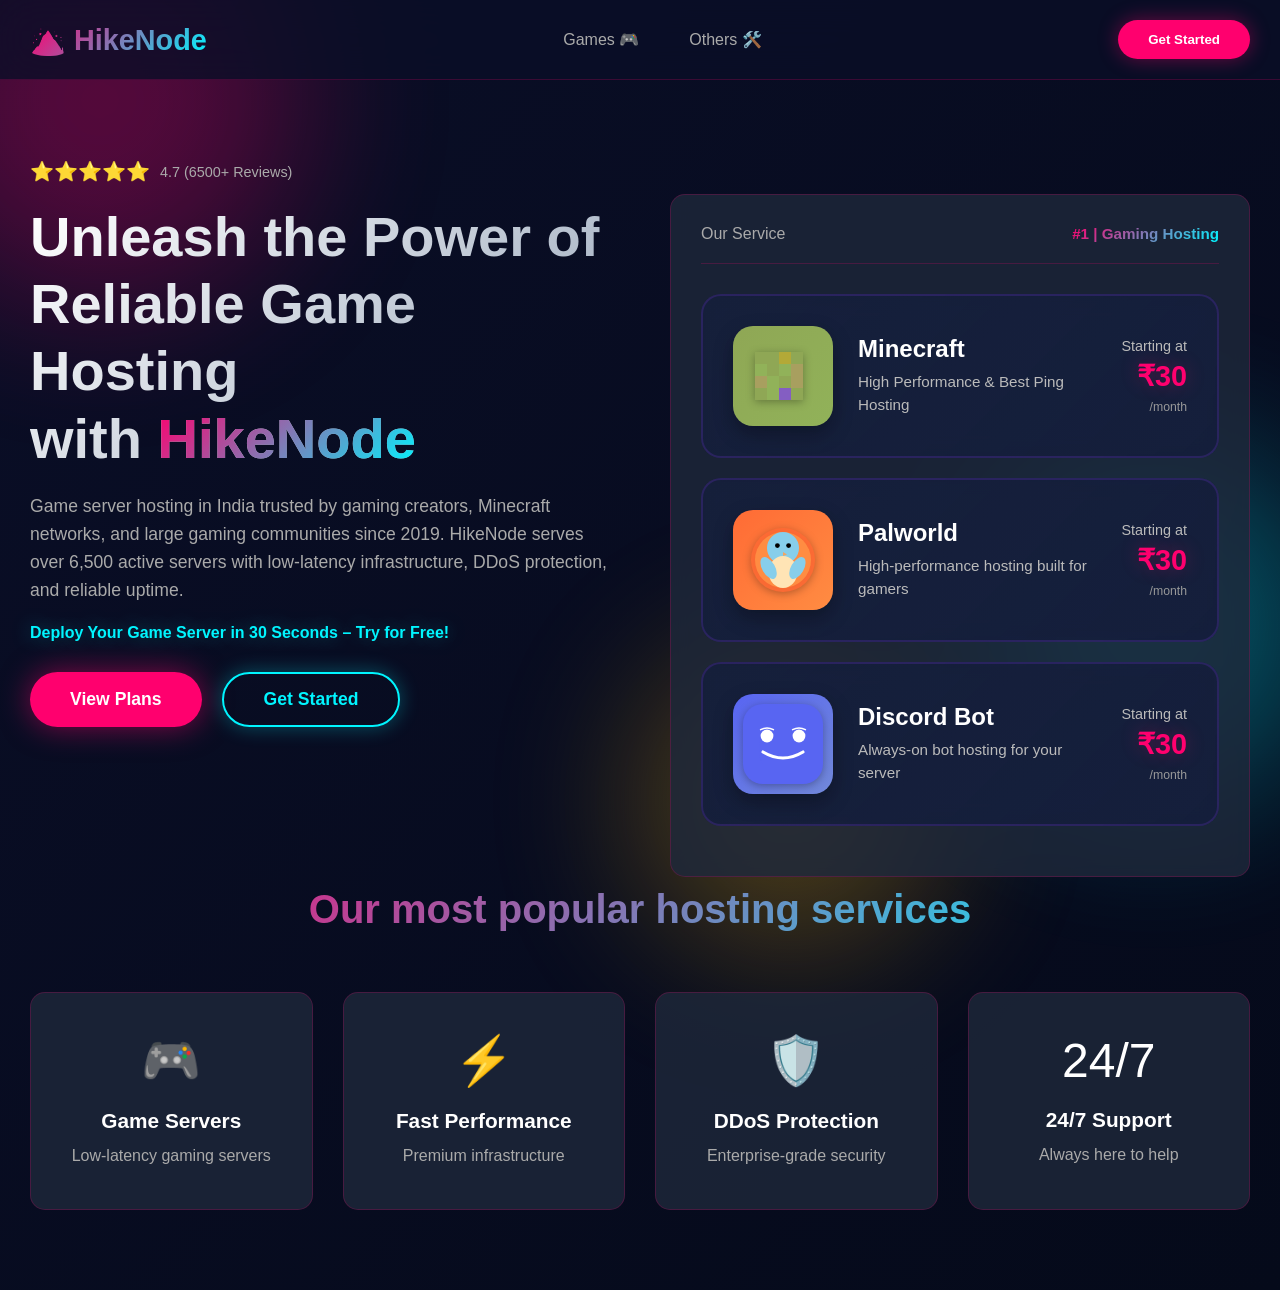
==== commit 2135d217: "Add files via upload" ====
--- a/index.html
+++ b/index.html
@@ -63,21 +63,28 @@
                     <span class="service-number">#1 | Gaming Hosting</span>
                 </div>
 
-                <div class="service-item">
+                <div class="service-item minecraft-service">
                     <div class="minecraft-logo">
-                        <svg width="50" height="50" viewBox="0 0 60 60" xmlns="http://www.w3.org/2000/svg">
-                            <rect x="8" y="15" width="10" height="10" fill="#91b259"/>
-                            <rect x="18" y="15" width="10" height="10" fill="#8fa755"/>
-                            <rect x="28" y="15" width="10" height="10" fill="#845ec2"/>
-                            <rect x="38" y="15" width="10" height="10" fill="#91b259"/>
-                            <rect x="8" y="25" width="10" height="10" fill="#9dcf3f"/>
-                            <rect x="18" y="25" width="10" height="10" fill="#8fa755"/>
-                            <rect x="28" y="25" width="10" height="10" fill="#7d5c99"/>
-                            <rect x="38" y="25" width="10" height="10" fill="#8fa755"/>
-                            <rect x="8" y="35" width="10" height="10" fill="#91b259"/>
-                            <rect x="18" y="35" width="10" height="10" fill="#845ec2"/>
-                            <rect x="28" y="35" width="10" height="10" fill="#8fa755"/>
-                            <rect x="38" y="35" width="10" height="10" fill="#91b259"/>
+                        <svg width="80" height="80" viewBox="0 0 100 100" xmlns="http://www.w3.org/2000/svg">
+                            <rect x="15" y="20" width="15" height="15" fill="#8fa755"/>
+                            <rect x="30" y="20" width="15" height="15" fill="#8fa755"/>
+                            <rect x="45" y="20" width="15" height="15" fill="#b3a937"/>
+                            <rect x="60" y="20" width="15" height="15" fill="#8fa755"/>
+                            
+                            <rect x="15" y="35" width="15" height="15" fill="#91b259"/>
+                            <rect x="30" y="35" width="15" height="15" fill="#8fa755"/>
+                            <rect x="45" y="35" width="15" height="15" fill="#91b259"/>
+                            <rect x="60" y="35" width="15" height="15" fill="#a89f5f"/>
+                            
+                            <rect x="15" y="50" width="15" height="15" fill="#a89f5f"/>
+                            <rect x="30" y="50" width="15" height="15" fill="#91b259"/>
+                            <rect x="45" y="50" width="15" height="15" fill="#8fa755"/>
+                            <rect x="60" y="50" width="15" height="15" fill="#a89f5f"/>
+                            
+                            <rect x="15" y="65" width="15" height="15" fill="#8fa755"/>
+                            <rect x="30" y="65" width="15" height="15" fill="#91b259"/>
+                            <rect x="45" y="65" width="15" height="15" fill="#845ec2"/>
+                            <rect x="60" y="65" width="15" height="15" fill="#8fa755"/>
                         </svg>
                     </div>
                     <div class="service-info">
@@ -87,14 +94,29 @@
                     <div class="service-price">Starting at<br><strong>₹30</strong><span>/month</span></div>
                 </div>
 
-                <div class="service-item">
+                <div class="service-item palworld-service">
                     <div class="palworld-logo">
-                        <svg width="50" height="50" viewBox="0 0 60 60" xmlns="http://www.w3.org/2000/svg">
-                            <circle cx="30" cy="22" r="12" fill="#ff6b35"/>
-                            <circle cx="22" cy="36" r="9" fill="#ff8c42"/>
-                            <circle cx="38" cy="36" r="9" fill="#ff8c42"/>
-                            <circle cx="30" cy="45" r="8" fill="#ff6b35"/>
-                            <text x="30" y="25" text-anchor="middle" font-size="12" font-weight="bold" fill="white">PAL</text>
+                        <svg width="80" height="80" viewBox="0 0 100 100" xmlns="http://www.w3.org/2000/svg">
+                            <!-- Circle background -->
+                            <circle cx="50" cy="50" r="40" fill="#ff6b35" opacity="0.9"/>
+                            <circle cx="50" cy="50" r="35" fill="#ff8c42"/>
+                            
+                            <!-- Creature head -->
+                            <circle cx="50" cy="35" r="20" fill="#87ceeb"/>
+                            
+                            <!-- Eyes -->
+                            <circle cx="43" cy="32" r="3" fill="#000"/>
+                            <circle cx="57" cy="32" r="3" fill="#000"/>
+                            
+                            <!-- Beak/mouth -->
+                            <path d="M 50 40 L 55 43 L 50 45 Z" fill="#f4a460"/>
+                            
+                            <!-- Body -->
+                            <ellipse cx="50" cy="65" rx="18" ry="20" fill="#ffe4b5"/>
+                            
+                            <!-- Wings -->
+                            <ellipse cx="32" cy="60" rx="8" ry="15" fill="#87ceeb" transform="rotate(-30 32 60)"/>
+                            <ellipse cx="68" cy="60" rx="8" ry="15" fill="#87ceeb" transform="rotate(30 68 60)"/>
                         </svg>
                     </div>
                     <div class="service-info">
@@ -104,13 +126,25 @@
                     <div class="service-price">Starting at<br><strong>₹30</strong><span>/month</span></div>
                 </div>
 
-                <div class="service-item">
+                <div class="service-item discord-service">
                     <div class="discord-logo">
-                        <svg width="50" height="50" viewBox="0 0 60 60" xmlns="http://www.w3.org/2000/svg">
-                            <rect width="60" height="60" rx="15" fill="#5865f2"/>
-                            <circle cx="20" cy="25" r="5" fill="white"/>
-                            <circle cx="40" cy="25" r="5" fill="white"/>
-                            <path d="M 18 38 Q 30 45 42 38" stroke="white" stroke-width="2" fill="none" stroke-linecap="round"/>
+                        <svg width="80" height="80" viewBox="0 0 100 100" xmlns="http://www.w3.org/2000/svg">
+                            <!-- Main shape -->
+                            <rect width="100" height="100" rx="25" fill="#5865f2"/>
+                            
+                            <!-- Left rounded -->
+                            <path d="M 25 30 Q 20 40 20 55 Q 20 70 25 75" fill="#5865f2"/>
+                            
+                            <!-- Eyes -->
+                            <circle cx="30" cy="40" r="8" fill="white"/>
+                            <circle cx="70" cy="40" r="8" fill="white"/>
+                            
+                            <!-- Smile curve -->
+                            <path d="M 25 60 Q 50 75 75 60" stroke="white" stroke-width="4" fill="none" stroke-linecap="round"/>
+                            
+                            <!-- Eyebrows -->
+                            <path d="M 22 32 Q 30 28 38 32" stroke="white" stroke-width="2" fill="none" stroke-linecap="round"/>
+                            <path d="M 62 32 Q 70 28 78 32" stroke="white" stroke-width="2" fill="none" stroke-linecap="round"/>
                         </svg>
                     </div>
                     <div class="service-info">
--- a/styles.css
+++ b/styles.css
@@ -423,17 +423,18 @@
 
 .service-item {
     display: grid;
-    grid-template-columns: 70px 1fr auto;
-    gap: 20px;
+    grid-template-columns: 100px 1fr auto;
+    gap: 25px;
     align-items: center;
-    padding: 20px;
-    background: rgba(124, 58, 237, 0.05);
-    border-radius: 10px;
-    margin-bottom: 15px;
-    border: 1px solid rgba(124, 58, 237, 0.1);
-    transition: all 0.3s ease;
+    padding: 30px;
+    background: linear-gradient(135deg, rgba(20, 30, 60, 0.8), rgba(20, 30, 60, 0.9));
+    border-radius: 20px;
+    margin-bottom: 20px;
+    border: 2px solid rgba(124, 58, 237, 0.2);
+    transition: all 0.4s cubic-bezier(0.34, 1.56, 0.64, 1);
     animation: slideInFeature 0.6s ease-out;
     animation-fill-mode: both;
+    backdrop-filter: blur(10px);
 }
 
 .service-item:nth-child(1) { animation-delay: 0.1s; }
@@ -452,73 +453,122 @@
 }
 
 .service-item:hover {
-    background: rgba(124, 58, 237, 0.1);
-    transform: translateX(5px);
+    background: linear-gradient(135deg, rgba(30, 50, 90, 0.9), rgba(30, 50, 90, 1));
+    transform: translateX(10px);
+    border-color: rgba(255, 0, 110, 0.4);
+    box-shadow: 0 10px 40px rgba(255, 0, 110, 0.2);
+}
+
+.minecraft-service:hover {
+    border-color: #91b259;
+    box-shadow: 0 10px 40px rgba(145, 178, 89, 0.3);
+}
+
+.palworld-service:hover {
+    border-color: #ff8c42;
+    box-shadow: 0 10px 40px rgba(255, 140, 66, 0.3);
+}
+
+.discord-service:hover {
+    border-color: #5865f2;
+    box-shadow: 0 10px 40px rgba(88, 101, 242, 0.3);
 }
 
 .minecraft-logo,
 .palworld-logo,
 .discord-logo {
-    width: 70px;
-    height: 70px;
+    width: 100px;
+    height: 100px;
     display: flex;
     align-items: center;
     justify-content: center;
-    border-radius: 10px;
+    border-radius: 20px;
+    box-shadow: 0 8px 20px rgba(0, 0, 0, 0.3);
+    transition: all 0.3s ease;
+    animation: logoFloat 3s ease-in-out infinite;
+}
+
+@keyframes logoFloat {
+    0%, 100% {
+        transform: translateY(0px);
+    }
+    50% {
+        transform: translateY(-5px);
+    }
+}
+
+.service-item:hover .minecraft-logo,
+.service-item:hover .palworld-logo,
+.service-item:hover .discord-logo {
+    transform: scale(1.1) translateY(-5px);
+    box-shadow: 0 12px 30px rgba(0, 0, 0, 0.4);
 }
 
 .minecraft-logo {
     background: linear-gradient(135deg, #8fa755, #91b259);
+    animation-delay: 0s;
 }
 
 .minecraft-logo svg {
-    width: 50px;
-    height: 50px;
+    width: 80px;
+    height: 80px;
+    filter: drop-shadow(0 2px 4px rgba(0, 0, 0, 0.3));
 }
 
 .palworld-logo {
     background: linear-gradient(135deg, #ff6b35, #ff8c42);
+    animation-delay: 0.5s;
 }
 
 .palworld-logo svg {
-    width: 50px;
-    height: 50px;
+    width: 80px;
+    height: 80px;
+    filter: drop-shadow(0 2px 4px rgba(0, 0, 0, 0.3));
 }
 
 .discord-logo {
-    background: #5865f2;
+    background: linear-gradient(135deg, #5865f2, #7289da);
+    animation-delay: 1s;
 }
 
 .discord-logo svg {
-    width: 50px;
-    height: 50px;
+    width: 80px;
+    height: 80px;
+    filter: drop-shadow(0 2px 4px rgba(0, 0, 0, 0.3));
 }
 
 .service-info h3 {
-    font-size: 1.2em;
-    margin-bottom: 5px;
+    font-size: 1.5em;
+    margin-bottom: 8px;
+    color: #fff;
+    font-weight: 700;
 }
 
 .service-info p {
-    color: #aaa;
-    font-size: 0.9em;
+    color: #bbb;
+    font-size: 0.95em;
+    line-height: 1.5;
 }
 
 .service-price {
     text-align: right;
     font-size: 0.9em;
-    color: #aaa;
+    color: #bbb;
+    white-space: nowrap;
 }
 
 .service-price strong {
     display: block;
-    font-size: 1.5em;
+    font-size: 2em;
     color: var(--primary);
     margin: 5px 0;
+    font-weight: 800;
+    text-shadow: 0 0 20px rgba(255, 0, 110, 0.3);
 }
 
 .service-price span {
     font-size: 0.85em;
+    color: #999;
 }
 
 /* ============ PAGE HEADER ============ */
@@ -540,6 +590,7 @@
     justify-content: center;
     margin-bottom: 20px;
     animation: scaleIn 0.8s cubic-bezier(0.34, 1.56, 0.64, 1);
+    position: relative;
 }
 
 @keyframes scaleIn {
@@ -551,6 +602,39 @@
         opacity: 1;
         transform: scale(1);
     }
+}
+
+.minecraft-header {
+    animation: rotateFloat 4s ease-in-out infinite;
+}
+
+.palworld-header {
+    animation: rotateFloat 4s ease-in-out infinite;
+    animation-delay: 0.5s;
+}
+
+.discord-header {
+    animation: rotateFloat 4s ease-in-out infinite;
+    animation-delay: 1s;
+}
+
+@keyframes rotateFloat {
+    0%, 100% {
+        transform: scale(1) rotateY(0deg);
+    }
+    50% {
+        transform: scale(1.05) rotateY(5deg);
+    }
+}
+
+.game-logo-header svg {
+    filter: drop-shadow(0 0 30px rgba(255, 0, 110, 0.3));
+    transition: all 0.3s ease;
+}
+
+.game-logo-header:hover svg {
+    filter: drop-shadow(0 0 50px rgba(255, 0, 110, 0.6));
+    transform: scale(1.1);
 }
 
 .header-title {
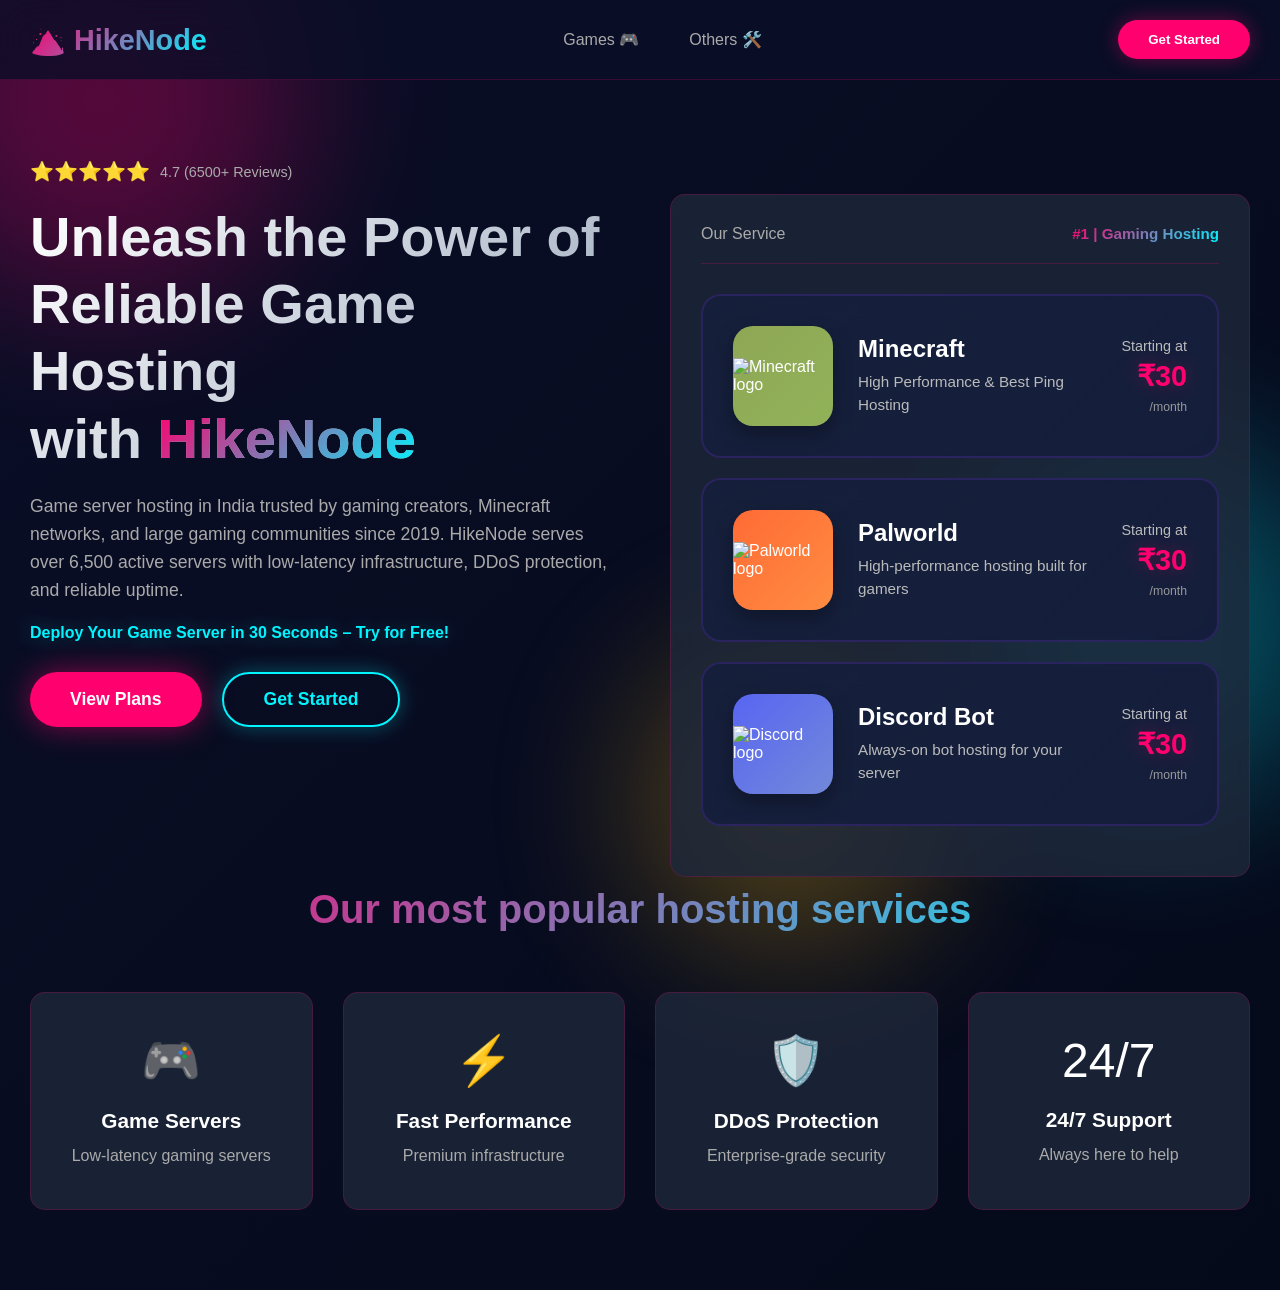
==== commit d42b1f22: "Update index.html" ====
--- a/index.html
+++ b/index.html
@@ -64,29 +64,7 @@
                 </div>
 
                 <div class="service-item minecraft-service">
-                    <div class="minecraft-logo">
-                        <svg width="80" height="80" viewBox="0 0 100 100" xmlns="http://www.w3.org/2000/svg">
-                            <rect x="15" y="20" width="15" height="15" fill="#8fa755"/>
-                            <rect x="30" y="20" width="15" height="15" fill="#8fa755"/>
-                            <rect x="45" y="20" width="15" height="15" fill="#b3a937"/>
-                            <rect x="60" y="20" width="15" height="15" fill="#8fa755"/>
-                            
-                            <rect x="15" y="35" width="15" height="15" fill="#91b259"/>
-                            <rect x="30" y="35" width="15" height="15" fill="#8fa755"/>
-                            <rect x="45" y="35" width="15" height="15" fill="#91b259"/>
-                            <rect x="60" y="35" width="15" height="15" fill="#a89f5f"/>
-                            
-                            <rect x="15" y="50" width="15" height="15" fill="#a89f5f"/>
-                            <rect x="30" y="50" width="15" height="15" fill="#91b259"/>
-                            <rect x="45" y="50" width="15" height="15" fill="#8fa755"/>
-                            <rect x="60" y="50" width="15" height="15" fill="#a89f5f"/>
-                            
-                            <rect x="15" y="65" width="15" height="15" fill="#8fa755"/>
-                            <rect x="30" y="65" width="15" height="15" fill="#91b259"/>
-                            <rect x="45" y="65" width="15" height="15" fill="#845ec2"/>
-                            <rect x="60" y="65" width="15" height="15" fill="#8fa755"/>
-                        </svg>
-                    </div>
+                    <div class="minecraft-logo"><img src="assets/minecraft-logo.png" alt="Minecraft logo"></div>
                     <div class="service-info">
                         <h3>Minecraft</h3>
                         <p>High Performance & Best Ping Hosting</p>
@@ -95,30 +73,7 @@
                 </div>
 
                 <div class="service-item palworld-service">
-                    <div class="palworld-logo">
-                        <svg width="80" height="80" viewBox="0 0 100 100" xmlns="http://www.w3.org/2000/svg">
-                            <!-- Circle background -->
-                            <circle cx="50" cy="50" r="40" fill="#ff6b35" opacity="0.9"/>
-                            <circle cx="50" cy="50" r="35" fill="#ff8c42"/>
-                            
-                            <!-- Creature head -->
-                            <circle cx="50" cy="35" r="20" fill="#87ceeb"/>
-                            
-                            <!-- Eyes -->
-                            <circle cx="43" cy="32" r="3" fill="#000"/>
-                            <circle cx="57" cy="32" r="3" fill="#000"/>
-                            
-                            <!-- Beak/mouth -->
-                            <path d="M 50 40 L 55 43 L 50 45 Z" fill="#f4a460"/>
-                            
-                            <!-- Body -->
-                            <ellipse cx="50" cy="65" rx="18" ry="20" fill="#ffe4b5"/>
-                            
-                            <!-- Wings -->
-                            <ellipse cx="32" cy="60" rx="8" ry="15" fill="#87ceeb" transform="rotate(-30 32 60)"/>
-                            <ellipse cx="68" cy="60" rx="8" ry="15" fill="#87ceeb" transform="rotate(30 68 60)"/>
-                        </svg>
-                    </div>
+                    <div class="palworld-logo"><img src="assets/palworld-logo.png" alt="Palworld logo"></div>
                     <div class="service-info">
                         <h3>Palworld</h3>
                         <p>High-performance hosting built for gamers</p>
@@ -127,26 +82,7 @@
                 </div>
 
                 <div class="service-item discord-service">
-                    <div class="discord-logo">
-                        <svg width="80" height="80" viewBox="0 0 100 100" xmlns="http://www.w3.org/2000/svg">
-                            <!-- Main shape -->
-                            <rect width="100" height="100" rx="25" fill="#5865f2"/>
-                            
-                            <!-- Left rounded -->
-                            <path d="M 25 30 Q 20 40 20 55 Q 20 70 25 75" fill="#5865f2"/>
-                            
-                            <!-- Eyes -->
-                            <circle cx="30" cy="40" r="8" fill="white"/>
-                            <circle cx="70" cy="40" r="8" fill="white"/>
-                            
-                            <!-- Smile curve -->
-                            <path d="M 25 60 Q 50 75 75 60" stroke="white" stroke-width="4" fill="none" stroke-linecap="round"/>
-                            
-                            <!-- Eyebrows -->
-                            <path d="M 22 32 Q 30 28 38 32" stroke="white" stroke-width="2" fill="none" stroke-linecap="round"/>
-                            <path d="M 62 32 Q 70 28 78 32" stroke="white" stroke-width="2" fill="none" stroke-linecap="round"/>
-                        </svg>
-                    </div>
+                    <div class="discord-logo"><img src="assets/discord-logo.png" alt="Discord logo"></div>
                     <div class="service-info">
                         <h3>Discord Bot</h3>
                         <p>Always-on bot hosting for your server</p>
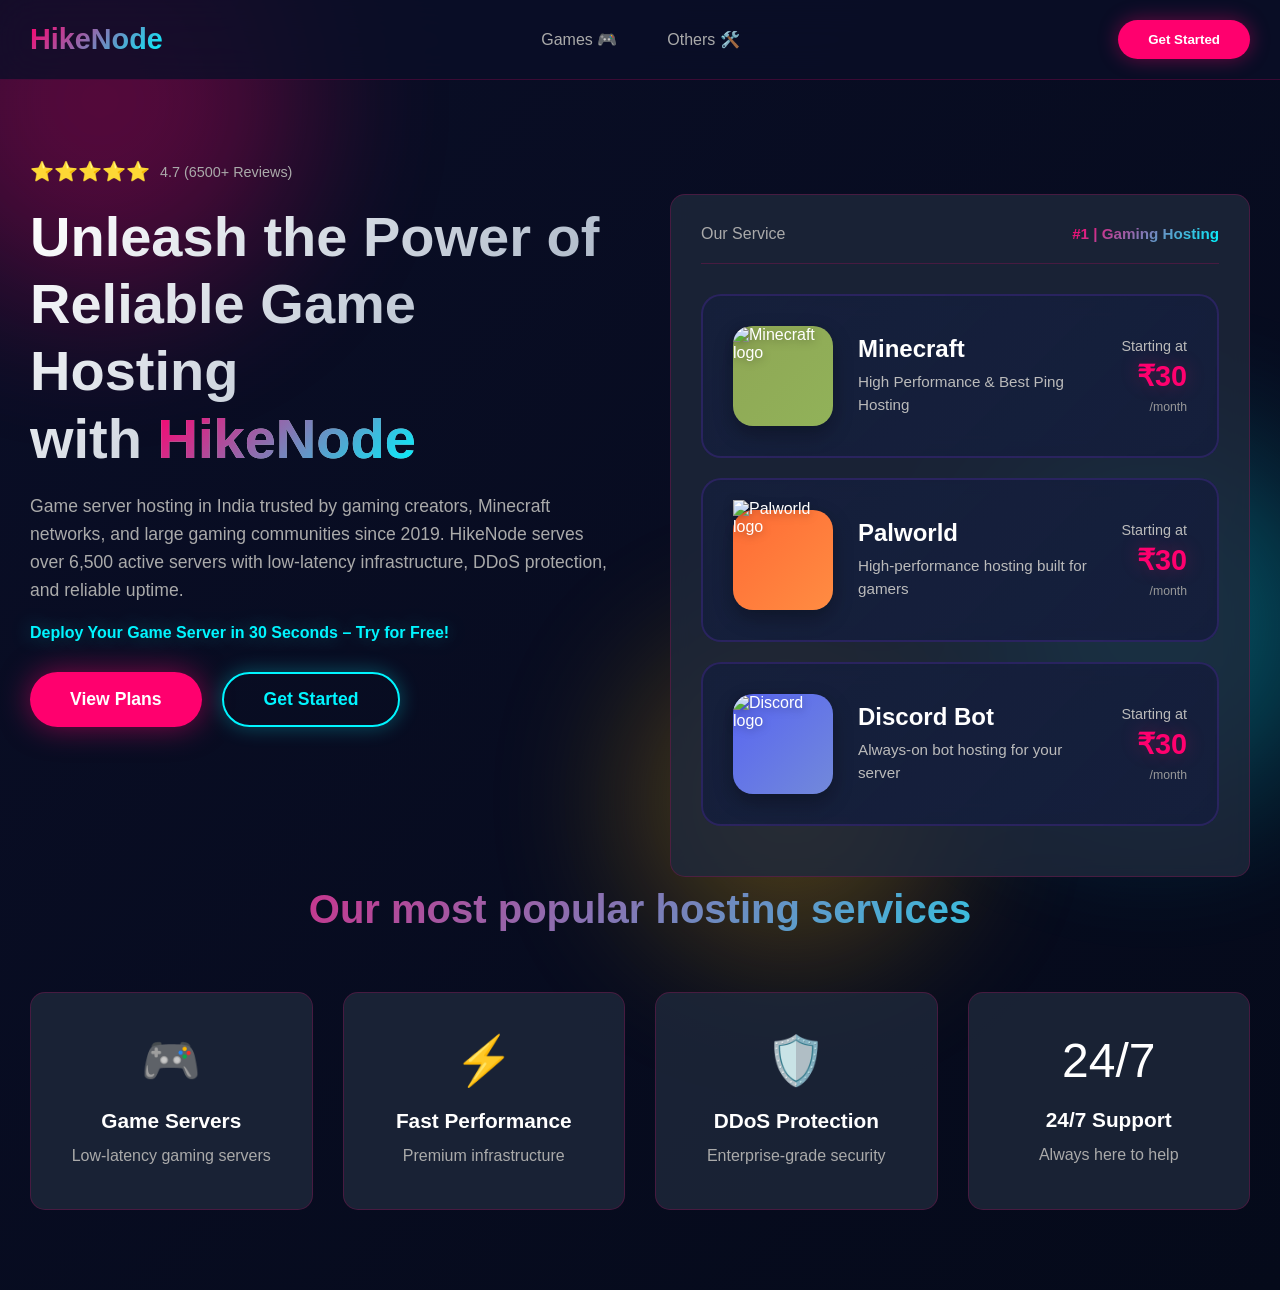
==== commit 32805dd4: "Replace service logos in index.html Updated logo images for Minecraft, Palworld, and Discord service" ====
--- a/index.html
+++ b/index.html
@@ -18,7 +18,7 @@
     <nav class="navbar">
         <div class="nav-container">
             <div class="logo">
-                <span class="logo-text">🏔️ HikeNode</span>
+                <span class="logo-text"> HikeNode</span>
             </div>
             
             <div class="nav-menu">
@@ -64,7 +64,7 @@
                 </div>
 
                 <div class="service-item minecraft-service">
-                    <div class="minecraft-logo"><img src="assets/minecraft-logo.png" alt="Minecraft logo"></div>
+                    <div class="minecraft-logo"><img src="assets/wallpaper_minecraft_pc_bundle_1920x1080.png" alt="Minecraft logo"></div>
                     <div class="service-info">
                         <h3>Minecraft</h3>
                         <p>High Performance & Best Ping Hosting</p>
@@ -73,7 +73,7 @@
                 </div>
 
                 <div class="service-item palworld-service">
-                    <div class="palworld-logo"><img src="assets/palworld-logo.png" alt="Palworld logo"></div>
+                    <div class="palworld-logo"><img src="assets/palwprd.png" alt="Palworld logo"></div>
                     <div class="service-info">
                         <h3>Palworld</h3>
                         <p>High-performance hosting built for gamers</p>
@@ -82,7 +82,7 @@
                 </div>
 
                 <div class="service-item discord-service">
-                    <div class="discord-logo"><img src="assets/discord-logo.png" alt="Discord logo"></div>
+                    <div class="discord-logo"><img src="assets/discordbot.png" alt="Discord logo"></div>
                     <div class="service-info">
                         <h3>Discord Bot</h3>
                         <p>Always-on bot hosting for your server</p>
--- a/styles.css
+++ b/styles.css
@@ -515,6 +515,12 @@
     filter: drop-shadow(0 2px 4px rgba(0, 0, 0, 0.3));
 }
 
+.minecraft-logo img,
+.palworld-logo img,
+.discord-logo img {
+    filter: drop-shadow(0 2px 4px rgba(0, 0, 0, 0.3));
+}
+
 .palworld-logo {
     background: linear-gradient(135deg, #ff6b35, #ff8c42);
     animation-delay: 0.5s;
@@ -1201,3 +1207,32 @@
 ::-webkit-scrollbar-thumb:hover {
     background: linear-gradient(135deg, var(--secondary), var(--primary));
 }
+
+
+/* ============ SERVICE LOGO IMAGES ============ */
+.minecraft-logo img,
+.palworld-logo img,
+.discord-logo img {
+    display: block;
+    width: 100%;
+    height: 100%;
+    object-fit: contain;
+    object-position: center;
+}
+
+.minecraft-logo img {
+    border-radius: 18px;
+}
+
+.palworld-logo img {
+    width: 120%;
+    height: 120%;
+    max-width: none;
+    max-height: none;
+    object-fit: contain;
+}
+
+.discord-logo img {
+    border-radius: 20px;
+}
+
